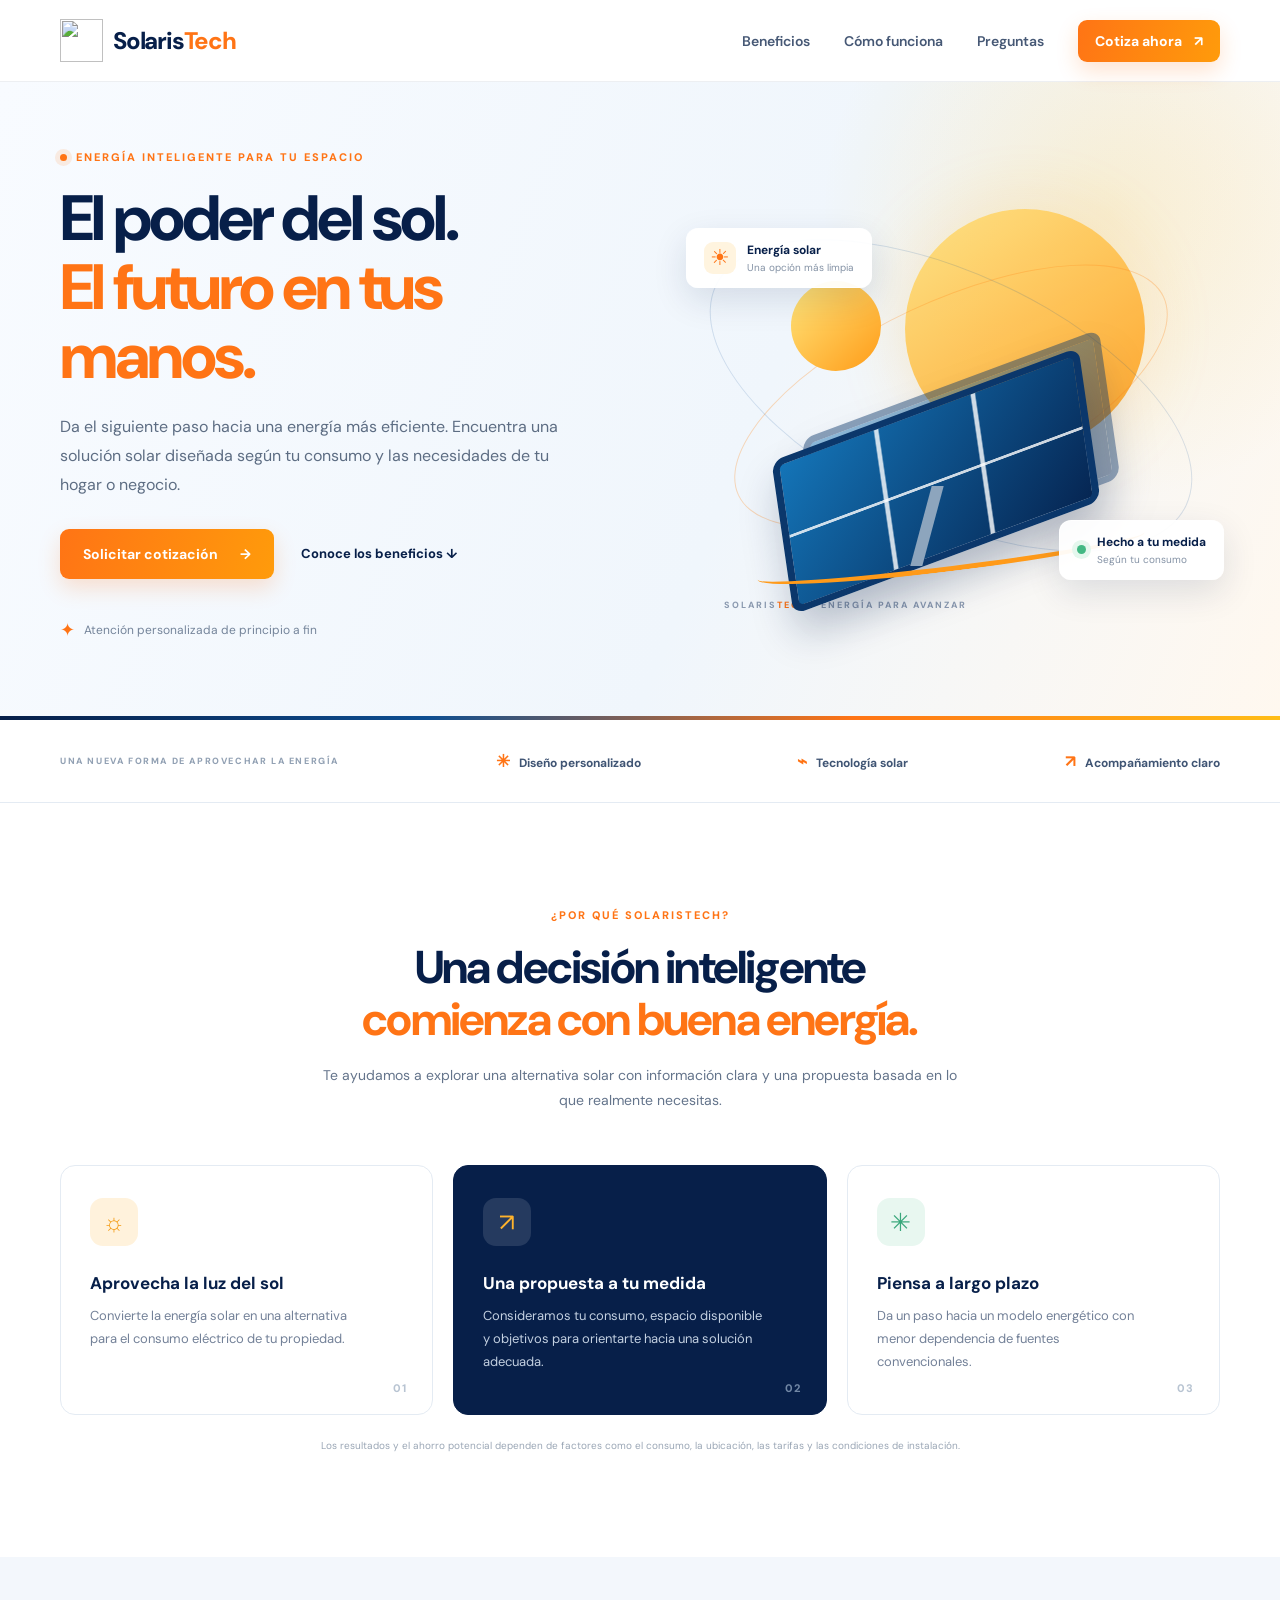
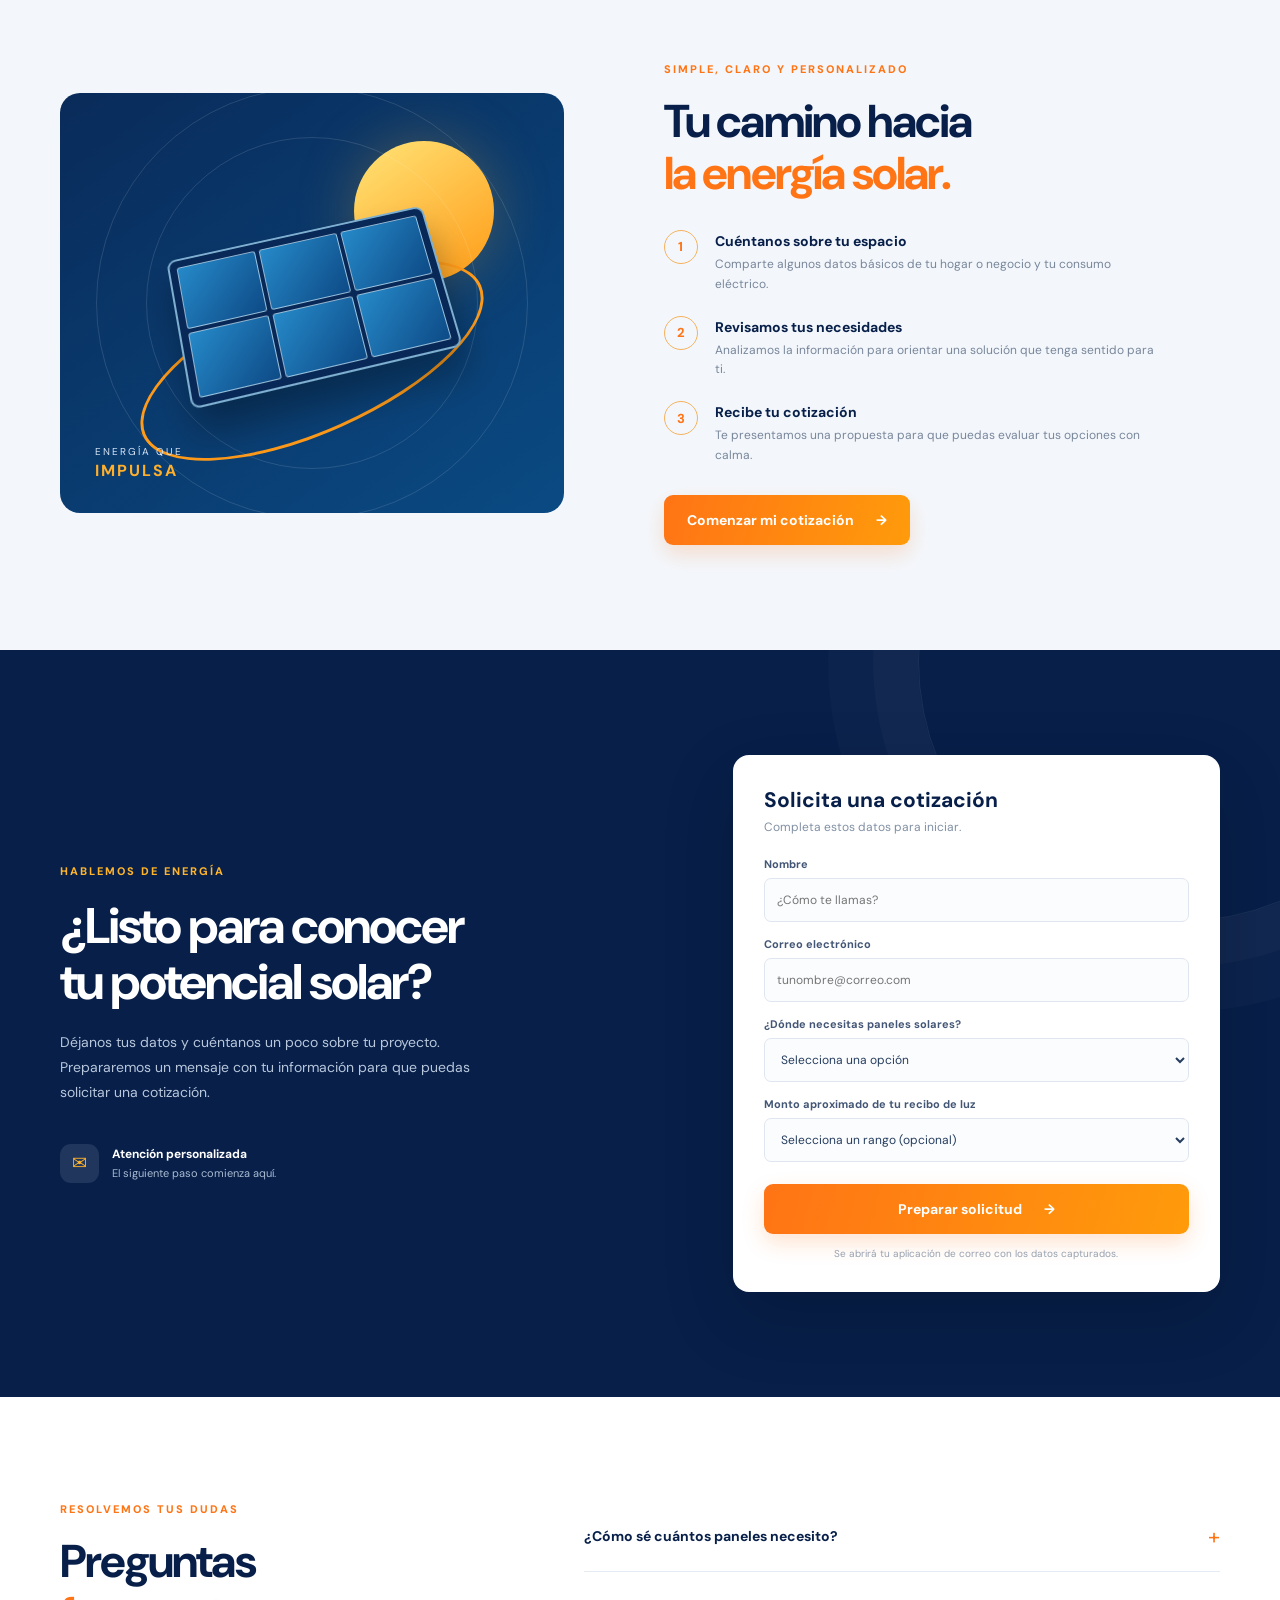
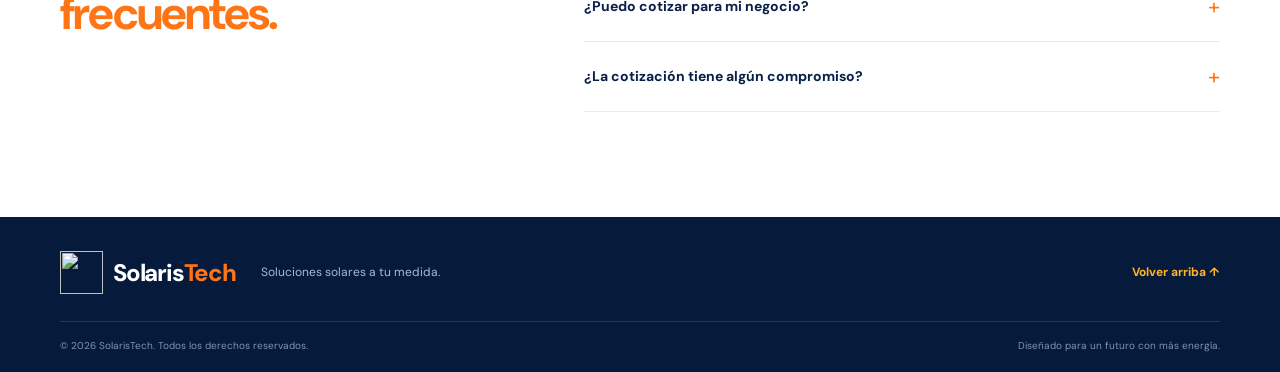
==== index.html @ 9d2c02f0 "Add files via upload" ====
<!doctype html>
<html lang="es">
<head>
  <meta charset="utf-8">
  <meta name="viewport" content="width=device-width, initial-scale=1">
  <meta name="theme-color" content="#071f49">
  <meta name="description" content="SolarisTech: soluciones solares a tu medida. Conoce opciones de paneles solares y solicita una cotización personalizada.">
  <title>SolarisTech | Soluciones solares a tu medida</title>
  <link rel="icon" type="image/svg+xml" href="assets/favicon.svg">
  <link rel="preconnect" href="https://fonts.googleapis.com">
  <link rel="preconnect" href="https://fonts.gstatic.com" crossorigin>
  <link href="https://fonts.googleapis.com/css2?family=DM+Sans:wght@400;500;600;700;800&display=swap" rel="stylesheet">
  <link rel="stylesheet" href="styles.css">
</head>
<body>
  <header class="site-header">
    <nav class="nav container" aria-label="Navegación principal">
      <a class="brand" href="#inicio" aria-label="SolarisTech, inicio">
        <img src="assets/logo.svg" alt="" class="brand-mark">
        <span class="brand-name">Solaris<span>Tech</span></span>
      </a>
      <button class="menu-toggle" aria-label="Abrir menú" aria-expanded="false" aria-controls="nav-links">
        <span></span><span></span><span></span>
      </button>
      <div class="nav-links" id="nav-links">
        <a href="#beneficios">Beneficios</a>
        <a href="#proceso">Cómo funciona</a>
        <a href="#faq">Preguntas</a>
        <a class="button button-small" href="#cotizar">Cotiza ahora <span aria-hidden="true">↗</span></a>
      </div>
    </nav>
  </header>

  <main>
    <section class="hero" id="inicio">
      <div class="hero-glow"></div>
      <div class="container hero-grid">
        <div class="hero-copy">
          <p class="eyebrow"><span class="eyebrow-dot"></span> Energía inteligente para tu espacio</p>
          <h1>El poder del sol.<br><span>El futuro en tus manos.</span></h1>
          <p class="hero-description">Da el siguiente paso hacia una energía más eficiente. Encuentra una solución solar diseñada según tu consumo y las necesidades de tu hogar o negocio.</p>
          <div class="hero-actions">
            <a class="button" href="#cotizar">Solicitar cotización <span aria-hidden="true">→</span></a>
            <a class="text-link" href="#beneficios">Conoce los beneficios <span aria-hidden="true">↓</span></a>
          </div>
          <div class="hero-note"><span class="note-icon">✦</span> Atención personalizada de principio a fin</div>
        </div>
        <div class="hero-visual" aria-label="Ilustración de paneles solares bajo el sol">
          <div class="sun"></div>
          <div class="orbit orbit-one"></div>
          <div class="orbit orbit-two"></div>
          <div class="solar-scene">
            <div class="scene-sun"></div>
            <div class="panel panel-back"></div>
            <div class="panel panel-front">
              <div class="panel-grid"></div>
            </div>
            <div class="panel-leg"></div>
            <div class="ground"></div>
          </div>
          <div class="floating-card card-top"><span class="mini-icon">☀</span><span><b>Energía solar</b><small>Una opción más limpia</small></span></div>
          <div class="floating-card card-bottom"><span class="pulse"></span><span><b>Hecho a tu medida</b><small>Según tu consumo</small></span></div>
          <div class="visual-caption">SOLARIS<span>TECH</span> · ENERGÍA PARA AVANZAR</div>
        </div>
      </div>
      <div class="hero-bottom-line"></div>
    </section>

    <section class="trust-strip">
      <div class="container trust-inner">
        <span>UNA NUEVA FORMA DE APROVECHAR LA ENERGÍA</span>
        <div><i>✳</i> Diseño personalizado</div>
        <div><i>⌁</i> Tecnología solar</div>
        <div><i>↗</i> Acompañamiento claro</div>
      </div>
    </section>

    <section class="section benefits-section" id="beneficios">
      <div class="container">
        <div class="section-heading">
          <p class="eyebrow">¿Por qué SolarisTech?</p>
          <h2>Una decisión inteligente<br><span>comienza con buena energía.</span></h2>
          <p>Te ayudamos a explorar una alternativa solar con información clara y una propuesta basada en lo que realmente necesitas.</p>
        </div>
        <div class="benefit-grid">
          <article class="benefit-card">
            <div class="benefit-icon icon-sun">☼</div>
            <h3>Aprovecha la luz del sol</h3>
            <p>Convierte la energía solar en una alternativa para el consumo eléctrico de tu propiedad.</p>
            <span class="card-number">01</span>
          </article>
          <article class="benefit-card featured">
            <div class="benefit-icon icon-chart">↗</div>
            <h3>Una propuesta a tu medida</h3>
            <p>Consideramos tu consumo, espacio disponible y objetivos para orientarte hacia una solución adecuada.</p>
            <span class="card-number">02</span>
          </article>
          <article class="benefit-card">
            <div class="benefit-icon icon-leaf">✳</div>
            <h3>Piensa a largo plazo</h3>
            <p>Da un paso hacia un modelo energético con menor dependencia de fuentes convencionales.</p>
            <span class="card-number">03</span>
          </article>
        </div>
        <p class="fine-print">Los resultados y el ahorro potencial dependen de factores como el consumo, la ubicación, las tarifas y las condiciones de instalación.</p>
      </div>
    </section>

    <section class="process-section section" id="proceso">
      <div class="container process-grid">
        <div class="process-art">
          <div class="process-sun"></div>
          <div class="process-panel"><span></span><span></span><span></span><span></span><span></span><span></span></div>
          <div class="process-orbit"></div>
          <div class="process-label">ENERGÍA QUE<br><b>IMPULSA</b></div>
        </div>
        <div class="process-copy">
          <p class="eyebrow">Simple, claro y personalizado</p>
          <h2>Tu camino hacia<br><span>la energía solar.</span></h2>
          <div class="steps">
            <div class="step"><span>1</span><div><h3>Cuéntanos sobre tu espacio</h3><p>Comparte algunos datos básicos de tu hogar o negocio y tu consumo eléctrico.</p></div></div>
            <div class="step"><span>2</span><div><h3>Revisamos tus necesidades</h3><p>Analizamos la información para orientar una solución que tenga sentido para ti.</p></div></div>
            <div class="step"><span>3</span><div><h3>Recibe tu cotización</h3><p>Te presentamos una propuesta para que puedas evaluar tus opciones con calma.</p></div></div>
          </div>
          <a class="button" href="#cotizar">Comenzar mi cotización <span aria-hidden="true">→</span></a>
        </div>
      </div>
    </section>

    <section class="quote-section section" id="cotizar">
      <div class="container quote-wrap">
        <div class="quote-copy">
          <p class="eyebrow eyebrow-light">Hablemos de energía</p>
          <h2>¿Listo para conocer<br>tu potencial solar?</h2>
          <p>Déjanos tus datos y cuéntanos un poco sobre tu proyecto. Prepararemos un mensaje con tu información para que puedas solicitar una cotización.</p>
          <div class="quote-contact"><span>✉</span><div><b>Atención personalizada</b><small>El siguiente paso comienza aquí.</small></div></div>
        </div>
        <form class="quote-form" id="quote-form">
          <h3>Solicita una cotización</h3>
          <p>Completa estos datos para iniciar.</p>
          <label for="name">Nombre</label>
          <input id="name" name="name" type="text" placeholder="¿Cómo te llamas?" autocomplete="name" required>
          <label for="email">Correo electrónico</label>
          <input id="email" name="email" type="email" placeholder="tunombre@correo.com" autocomplete="email" required>
          <label for="project">¿Dónde necesitas paneles solares?</label>
          <select id="project" name="project" required>
            <option value="" selected disabled>Selecciona una opción</option>
            <option>Casa habitación</option>
            <option>Negocio o comercio</option>
            <option>Industria</option>
            <option>Otro proyecto</option>
          </select>
          <label for="bill">Monto aproximado de tu recibo de luz</label>
          <select id="bill" name="bill">
            <option value="" selected>Selecciona un rango (opcional)</option>
            <option>Menos de $1,000 MXN</option>
            <option>$1,000 a $2,500 MXN</option>
            <option>$2,500 a $5,000 MXN</option>
            <option>Más de $5,000 MXN</option>
            <option>Aún no lo sé</option>
          </select>
          <button class="button button-submit" type="submit">Preparar solicitud <span aria-hidden="true">→</span></button>
          <p class="form-note" id="form-note">Se abrirá tu aplicación de correo con los datos capturados.</p>
        </form>
      </div>
    </section>

    <section class="faq-section section" id="faq">
      <div class="container faq-grid">
        <div><p class="eyebrow">Resolvemos tus dudas</p><h2>Preguntas<br><span>frecuentes.</span></h2></div>
        <div class="faq-list">
          <details><summary>¿Cómo sé cuántos paneles necesito?</summary><p>Depende de tu consumo eléctrico, ubicación, espacio disponible y características del inmueble. Por eso comenzamos conociendo tu proyecto.</p></details>
          <details><summary>¿Puedo cotizar para mi negocio?</summary><p>Sí. La propuesta puede orientarse a casas, comercios y otros tipos de proyectos, según sus condiciones.</p></details>
          <details><summary>¿La cotización tiene algún compromiso?</summary><p>La solicitud inicial sirve para conocer tus necesidades y evaluar opciones. Los alcances y condiciones se detallan en la propuesta correspondiente.</p></details>
        </div>
      </div>
    </section>
  </main>

  <footer class="footer">
    <div class="container footer-main">
      <a class="brand footer-brand" href="#inicio"><img src="assets/logo.svg" alt="" class="brand-mark"><span class="brand-name">Solaris<span>Tech</span></span></a>
      <p>Soluciones solares a tu medida.</p>
      <a href="#inicio" class="back-top">Volver arriba ↑</a>
    </div>
    <div class="container footer-bottom"><span>© <span id="year"></span> SolarisTech. Todos los derechos reservados.</span><span>Diseñado para un futuro con más energía.</span></div>
  </footer>
  <script src="script.js"></script>
</body>
</html>
---- styles.css ----
@import url('https://fonts.googleapis.com/css2?family=DM+Sans:wght@400;500;600;700;800&display=swap');
:root{--navy:#071f49;--blue:#0d4e91;--orange:#ff7415;--gold:#ffbd16;--ink:#10284d;--muted:#64748b;--pale:#f3f7fc;--line:#e4ebf3;--white:#fff}
*{box-sizing:border-box}html{scroll-behavior:smooth;scroll-padding-top:88px}body{margin:0;font-family:'DM Sans',Arial,sans-serif;color:var(--ink);background:#fff}a{color:inherit;text-decoration:none}.container{width:min(1160px,calc(100% - 48px));margin:auto}
.site-header{height:82px;background:#fff;position:sticky;top:0;z-index:20;border-bottom:1px solid rgba(10,39,79,.07)}.nav{height:100%;display:flex;align-items:center;justify-content:space-between}.brand{display:flex;align-items:center;gap:10px}.brand-mark{width:43px;height:43px}.brand-name{font-size:24px;font-weight:800;letter-spacing:-1.2px;color:var(--navy)}.brand-name span{color:var(--orange)}.nav-links{display:flex;align-items:center;gap:34px;font-size:14px;font-weight:600;color:#465875}.nav-links>a:not(.button):hover,.text-link:hover{color:var(--orange)}.button{display:inline-flex;align-items:center;justify-content:center;gap:22px;padding:16px 23px;background:linear-gradient(105deg,var(--orange),#ff9b0b);color:#fff;border:0;border-radius:9px;font:700 14px 'DM Sans',sans-serif;box-shadow:0 9px 22px rgba(255,116,21,.2);transition:transform .2s,box-shadow .2s;cursor:pointer}.button:hover{transform:translateY(-2px);box-shadow:0 13px 26px rgba(255,116,21,.28)}.button-small{padding:12px 17px;gap:12px}.menu-toggle{display:none}
.hero{position:relative;overflow:hidden;background:linear-gradient(112deg,#f8fbff 0%,#f0f6fc 58%,#fff8ef 100%);min-height:600px}.hero-glow{position:absolute;width:600px;height:600px;border-radius:50%;right:-130px;top:-170px;background:radial-gradient(circle,rgba(255,189,22,.16),transparent 68%)}.hero-grid{position:relative;z-index:1;display:grid;grid-template-columns:1.03fr .97fr;align-items:center;gap:50px;padding-top:68px;padding-bottom:74px}.eyebrow{margin:0 0 20px;text-transform:uppercase;letter-spacing:2px;font-size:11px;font-weight:800;color:var(--orange);display:flex;align-items:center;gap:9px}.eyebrow-dot{width:7px;height:7px;background:var(--orange);border-radius:50%;box-shadow:0 0 0 5px rgba(255,116,21,.12)}h1,h2,h3,p{margin-top:0}.hero h1{font-size:clamp(43px,5vw,64px);line-height:1.08;letter-spacing:-3px;color:var(--navy);margin:0 0 22px;font-weight:800}.hero h1 span,.section-heading h2 span,.process-copy h2 span,.faq-grid h2 span{color:var(--orange)}.hero-description{max-width:500px;color:#5d6d83;font-size:16px;line-height:1.8;margin-bottom:29px}.hero-actions{display:flex;align-items:center;gap:27px}.text-link{font-size:13px;font-weight:700;color:var(--navy)}.hero-note{margin-top:39px;color:#74849a;font-size:12px;display:flex;align-items:center;gap:9px}.note-icon{color:var(--orange);font-size:18px}.hero-visual{height:430px;position:relative;display:flex;align-items:center;justify-content:center}.sun{position:absolute;width:240px;height:240px;border-radius:50%;background:linear-gradient(145deg,#ffe17b,#ff9b17);top:28px;right:75px;opacity:.9;box-shadow:0 0 70px rgba(255,176,35,.2)}.orbit{position:absolute;border:1px solid rgba(255,135,27,.3);border-radius:50%;transform:rotate(-25deg)}.orbit-one{width:470px;height:190px}.orbit-two{width:520px;height:245px;transform:rotate(25deg);border-color:rgba(13,78,145,.15)}.solar-scene{position:relative;width:430px;height:260px;margin-top:90px;z-index:2}.scene-sun{position:absolute;width:90px;height:90px;border-radius:50%;background:linear-gradient(135deg,#ffe77e,#ff9b17);top:-30px;left:55px}.panel{position:absolute;transform:skewY(-13deg) rotate(-8deg);border:7px solid #0b376b;border-radius:12px;background:linear-gradient(135deg,#1676ba,#092c5d);box-shadow:0 25px 40px rgba(7,31,73,.22)}.panel-back{width:300px;height:155px;left:75px;top:70px;opacity:.45}.panel-front{width:310px;height:160px;left:45px;top:90px;background:linear-gradient(135deg,#1474b7,#062653);overflow:hidden}.panel-grid{position:absolute;inset:0;background:linear-gradient(90deg,transparent 32%,rgba(255,255,255,.8) 32.5%,rgba(255,255,255,.8) 33.5%,transparent 34%,transparent 65%,rgba(255,255,255,.8) 65.5%,rgba(255,255,255,.8) 66.5%,transparent 67%),linear-gradient(0deg,transparent 48%,rgba(255,255,255,.8) 48.5%,rgba(255,255,255,.8) 50%,transparent 50.5%)}.panel-leg{position:absolute;bottom:5px;left:185px;width:12px;height:80px;background:#8da5bd;transform:skew(-15deg)}.ground{position:absolute;bottom:0;left:20px;width:390px;height:30px;border-bottom:5px solid #ff9a19;border-radius:50%;transform:rotate(-7deg)}.floating-card{position:absolute;z-index:3;display:flex;align-items:center;gap:11px;padding:13px 17px;background:rgba(255,255,255,.94);border:1px solid rgba(255,255,255,.9);border-radius:12px;box-shadow:0 12px 35px rgba(7,31,73,.12)}.floating-card b,.floating-card small{display:block}.floating-card b{font-size:12px;color:var(--navy)}.floating-card small{font-size:10px;color:#8492a5;margin-top:3px}.card-top{top:47px;left:4px}.card-bottom{bottom:31px;right:-4px}.mini-icon{width:32px;height:32px;border-radius:9px;background:#fff4df;color:var(--orange);display:grid;place-items:center;font-size:22px}.pulse{width:9px;height:9px;border-radius:50%;background:#42b883;box-shadow:0 0 0 5px #e4f7ed}.visual-caption{position:absolute;bottom:0;left:42px;font-size:9px;letter-spacing:2px;font-weight:800;color:#8b9ab0}.visual-caption span{color:var(--orange)}.hero-bottom-line{height:4px;background:linear-gradient(90deg,var(--navy),var(--blue),var(--orange),var(--gold))}
.trust-strip{background:#fff;border-bottom:1px solid var(--line)}.trust-inner{min-height:82px;display:flex;align-items:center;justify-content:space-between;gap:20px}.trust-inner>span{font-size:9px;letter-spacing:1.6px;font-weight:800;color:#91a0b3}.trust-inner div{font-size:12px;font-weight:700;color:#405574}.trust-inner i{font-style:normal;color:var(--orange);font-size:17px;margin-right:6px}
.section{padding:105px 0}.section-heading{text-align:center;max-width:650px;margin:0 auto 52px}.section-heading .eyebrow{justify-content:center}.section-heading h2,.process-copy h2,.faq-grid h2{font-size:clamp(34px,4vw,46px);line-height:1.13;letter-spacing:-1.8px;color:var(--navy);margin-bottom:17px}.section-heading>p:last-child{color:var(--muted);line-height:1.8;font-size:14px}.benefit-grid{display:grid;grid-template-columns:repeat(3,1fr);gap:20px}.benefit-card{position:relative;overflow:hidden;padding:32px 29px 35px;border:1px solid var(--line);border-radius:15px;min-height:250px;background:#fff;transition:transform .2s,box-shadow .2s}.benefit-card:hover{transform:translateY(-5px);box-shadow:0 18px 40px rgba(7,31,73,.08)}.benefit-card.featured{background:var(--navy);border-color:var(--navy);color:#fff}.benefit-icon{width:48px;height:48px;border-radius:13px;display:grid;place-items:center;font-size:25px;margin-bottom:26px}.icon-sun{background:#fff2dc;color:#f39a12}.icon-chart{background:rgba(255,255,255,.12);color:#ffb32c}.icon-leaf{background:#e8f7f0;color:#39a77b}.benefit-card h3{font-size:17px;margin-bottom:11px;color:var(--navy)}.benefit-card.featured h3{color:#fff}.benefit-card p{font-size:13px;line-height:1.75;color:#738198;margin:0;max-width:280px}.benefit-card.featured p{color:#c3d0e1}.card-number{position:absolute;right:25px;bottom:19px;font-size:11px;letter-spacing:1px;color:#b8c4d2;font-weight:800}.featured .card-number{color:#7187a5}.fine-print{text-align:center;color:#9aa6b5;font-size:10px;margin:24px 0 0}
.process-section{background:var(--pale)}.process-grid{display:grid;grid-template-columns:.95fr 1.05fr;gap:100px;align-items:center}.process-art{height:420px;border-radius:20px;background:linear-gradient(145deg,#092b5a,#0a4a83);position:relative;overflow:hidden;display:flex;align-items:center;justify-content:center}.process-art:before,.process-art:after{content:"";position:absolute;border:1px solid rgba(255,255,255,.12);border-radius:50%;width:430px;height:430px}.process-art:after{width:330px;height:330px}.process-sun{position:absolute;width:140px;height:140px;border-radius:50%;background:linear-gradient(145deg,#ffe477,#ff9b16);top:48px;right:70px;box-shadow:0 0 60px rgba(255,183,40,.25)}.process-panel{z-index:1;width:270px;height:150px;display:grid;grid-template-columns:repeat(3,1fr);grid-template-rows:repeat(2,1fr);gap:4px;padding:7px;background:#082957;border:2px solid #7eafd0;border-radius:9px;transform:perspective(400px) rotateX(10deg) rotateZ(-13deg);box-shadow:0 25px 35px rgba(0,0,0,.3)}.process-panel span{background:linear-gradient(135deg,#2689c8,#0d4b87);border:1px solid rgba(255,255,255,.55);border-radius:3px}.process-orbit{position:absolute;width:370px;height:145px;border:3px solid #ff9b19;border-radius:50%;transform:rotate(-24deg);bottom:80px}.process-label{position:absolute;bottom:30px;left:35px;color:#d7e5f5;font-size:10px;letter-spacing:2px;line-height:1.5}.process-label b{color:#ffb02b;font-size:16px}.process-copy h2{margin-bottom:30px}.steps{margin-bottom:29px}.step{display:flex;gap:17px;margin:0 0 21px}.step>span{flex:0 0 34px;width:34px;height:34px;border:1px solid #f6b25d;color:var(--orange);border-radius:50%;display:grid;place-items:center;font-size:13px;font-weight:800}.step h3{font-size:14px;color:var(--navy);margin:2px 0 5px}.step p{font-size:12px;line-height:1.65;color:#78869a;margin:0;max-width:440px}
.quote-section{background:var(--navy);position:relative;overflow:hidden}.quote-section:before{content:"";position:absolute;width:520px;height:520px;border:1px solid rgba(255,255,255,.08);border-radius:50%;right:-160px;top:-250px;box-shadow:0 0 0 45px rgba(255,255,255,.025),0 0 0 90px rgba(255,255,255,.02)}.quote-wrap{position:relative;display:grid;grid-template-columns:1fr .85fr;gap:100px;align-items:center}.eyebrow-light{color:#ffb42a}.quote-copy h2{font-size:clamp(37px,4vw,50px);line-height:1.12;letter-spacing:-2px;color:#fff;margin-bottom:20px}.quote-copy>p:not(.eyebrow){color:#b8c7db;font-size:14px;line-height:1.8;max-width:440px}.quote-contact{display:flex;gap:13px;align-items:center;margin-top:38px;color:#ffb42a}.quote-contact>span{width:39px;height:39px;border-radius:11px;background:rgba(255,255,255,.1);display:grid;place-items:center;font-size:18px}.quote-contact b,.quote-contact small{display:block}.quote-contact b{font-size:12px;color:#fff}.quote-contact small{font-size:11px;color:#aabbd1;margin-top:4px}.quote-form{background:#fff;border-radius:16px;padding:31px;box-shadow:0 25px 70px rgba(0,0,0,.18)}.quote-form h3{font-size:21px;color:var(--navy);margin-bottom:5px}.quote-form>p{font-size:12px;color:#8190a4;margin-bottom:22px}.quote-form label{display:block;font-size:11px;font-weight:700;color:#435675;margin:15px 0 7px}.quote-form input,.quote-form select{width:100%;height:44px;padding:0 12px;border:1px solid #dfe6ef;border-radius:7px;background:#fbfcfe;color:#253d5e;font:12px 'DM Sans',sans-serif;outline:none}.quote-form input:focus,.quote-form select:focus{border-color:#f5a13a;box-shadow:0 0 0 3px rgba(255,153,26,.12)}.button-submit{width:100%;margin-top:22px}.form-note{font-size:10px!important;text-align:center;color:#96a1b0!important;margin:12px 0 0!important;line-height:1.5}
.faq-grid{display:grid;grid-template-columns:.8fr 1.2fr;gap:100px}.faq-grid h2{margin:0}.faq-list details{border-bottom:1px solid var(--line);padding:20px 0}.faq-list summary{list-style:none;cursor:pointer;font-size:14px;font-weight:700;color:var(--navy);display:flex;align-items:center;justify-content:space-between;gap:20px}.faq-list summary::-webkit-details-marker{display:none}.faq-list summary:after{content:"+";color:var(--orange);font-size:22px;font-weight:400}.faq-list details[open] summary:after{content:"−"}.faq-list details p{font-size:13px;color:#74849a;line-height:1.75;margin:13px 35px 0 0}
.footer{background:#061a3b;color:#fff;padding:34px 0 20px}.footer-main{display:flex;align-items:center;gap:25px;padding-bottom:27px}.footer-brand .brand-name{color:#fff}.footer-main>p{margin:0;color:#aabbd1;font-size:12px}.back-top{margin-left:auto;color:#ffb42a;font-size:12px;font-weight:700}.footer-bottom{border-top:1px solid rgba(255,255,255,.12);padding-top:17px;display:flex;justify-content:space-between;color:#8194ad;font-size:10px}
@media(max-width:900px){.hero-grid{gap:15px}.hero-visual{transform:scale(.9)}.process-grid{gap:50px}.quote-wrap{gap:45px}.faq-grid{gap:50px}.trust-inner>span{max-width:180px;line-height:1.6}}
@media(max-width:700px){.container{width:min(100% - 36px,520px)}.site-header{height:70px}.brand-mark{width:38px;height:38px}.brand-name{font-size:22px}.menu-toggle{display:flex;flex-direction:column;gap:5px;border:0;background:none;padding:9px}.menu-toggle span{width:23px;height:2px;background:var(--navy);border-radius:2px}.nav-links{display:none;position:absolute;top:69px;left:0;right:0;background:#fff;padding:20px 24px 25px;box-shadow:0 15px 20px rgba(7,31,73,.1);flex-direction:column;align-items:stretch;gap:19px}.nav-links.open{display:flex}.nav-links .button{align-self:flex-start}.hero-grid{grid-template-columns:1fr;padding-top:60px;padding-bottom:42px}.hero h1{font-size:46px;letter-spacing:-2.4px}.hero-description{font-size:14px}.hero-visual{height:340px;transform:scale(.82);transform-origin:top center;margin:0 -35px -45px}.card-top{left:0}.card-bottom{right:0}.trust-inner{padding:19px 0;display:grid;grid-template-columns:1fr 1fr;gap:14px}.trust-inner>span{grid-column:1/-1;max-width:none}.trust-inner div{font-size:11px}.section{padding:75px 0}.section-heading{margin-bottom:35px}.benefit-grid{grid-template-columns:1fr}.benefit-card{min-height:210px}.process-grid,.quote-wrap,.faq-grid{grid-template-columns:1fr;gap:40px}.process-art{height:330px}.process-copy h2,.faq-grid h2{font-size:39px}.quote-form{padding:25px 21px}.quote-copy h2{font-size:40px}.faq-grid{gap:20px}.footer-main{flex-wrap:wrap;gap:12px}.footer-main>p{width:100%;order:3}.footer-bottom{gap:12px;flex-direction:column}.back-top{margin-left:auto}}
@media(prefers-reduced-motion:reduce){html{scroll-behavior:auto}*,*:before,*:after{transition:none!important}}
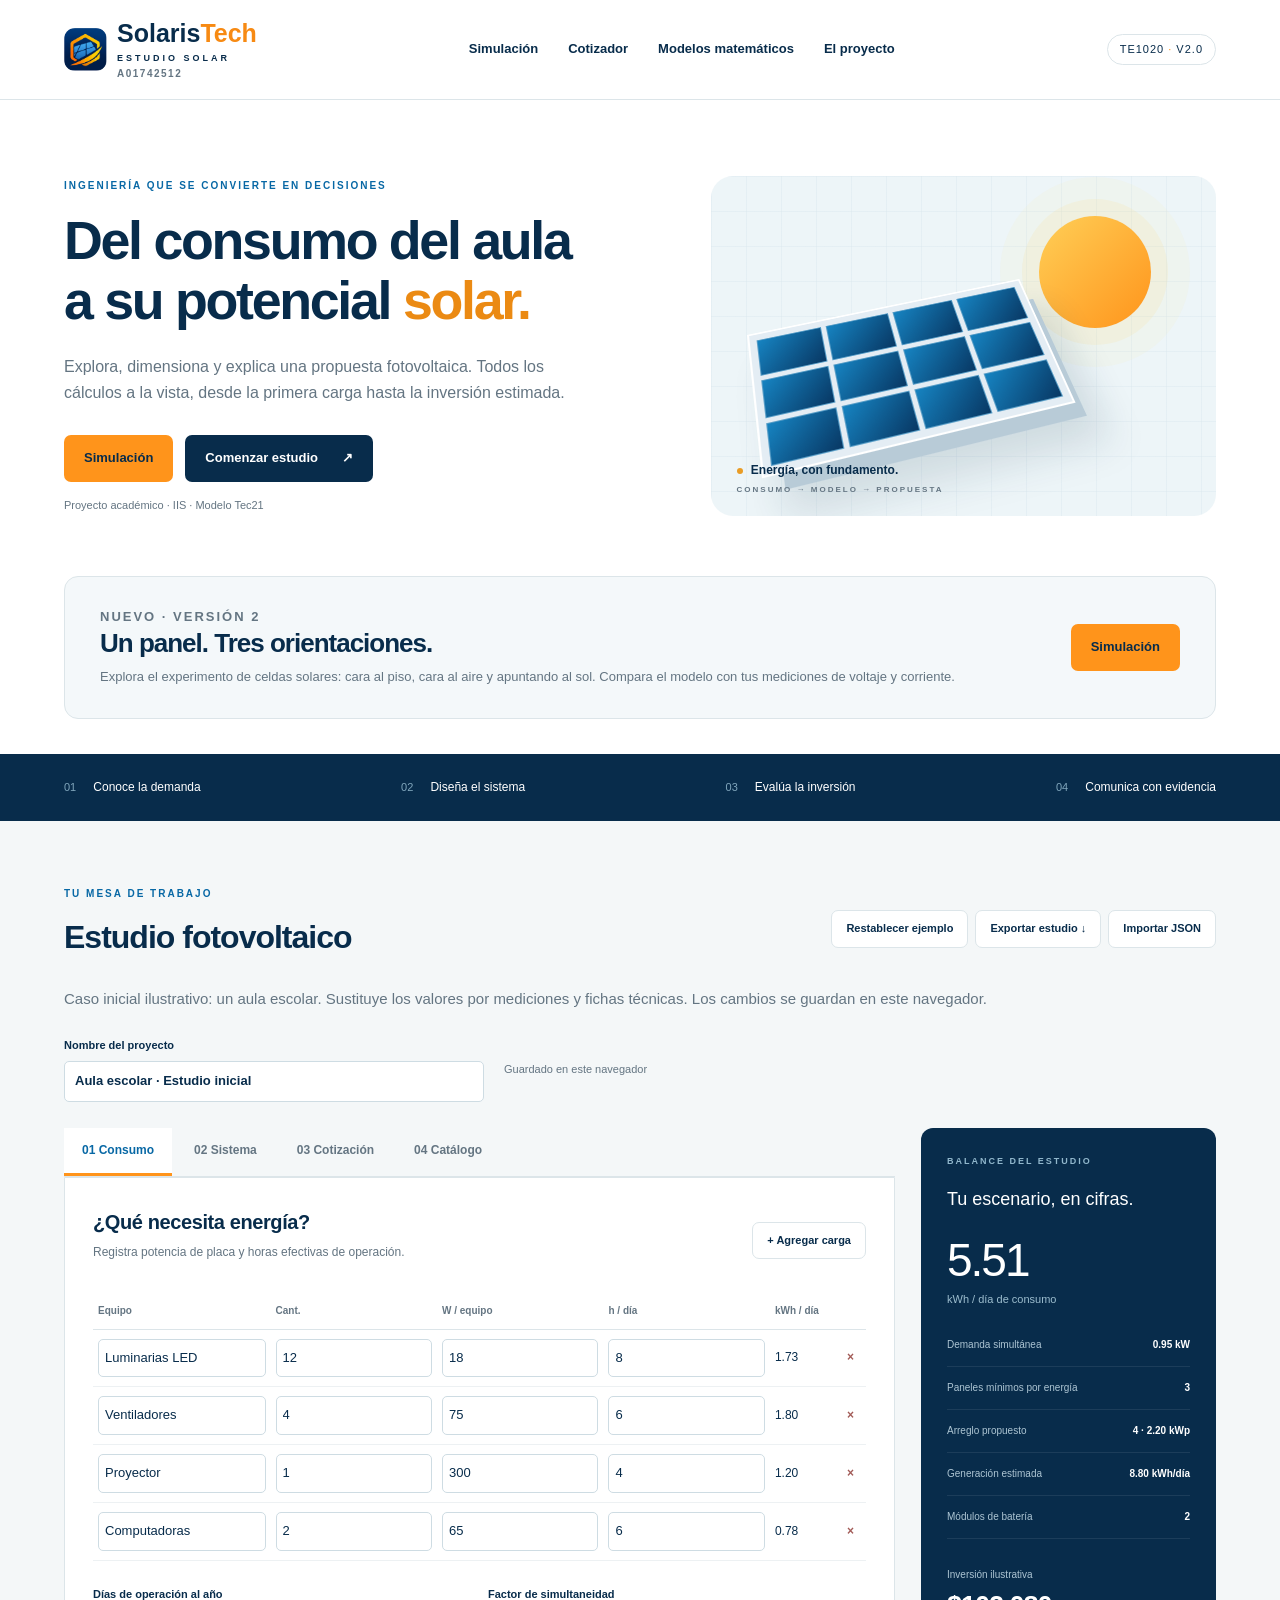
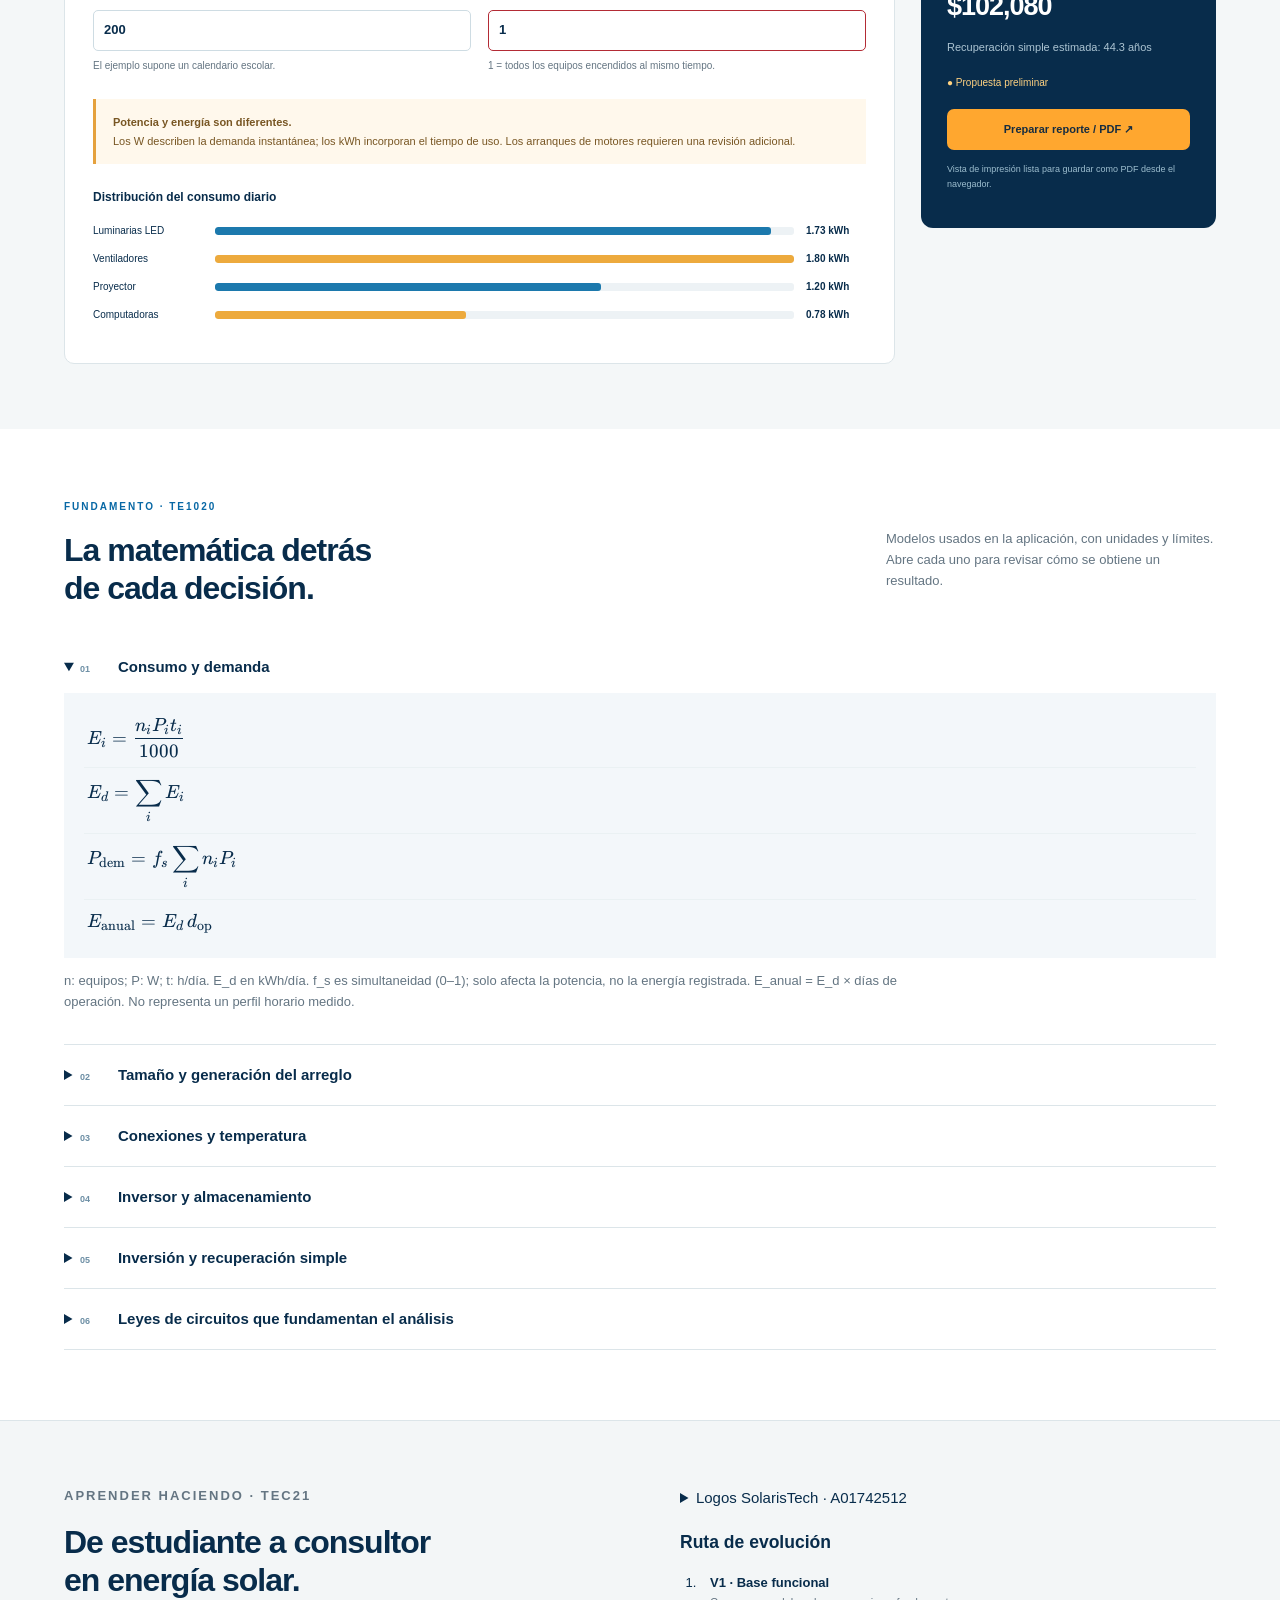
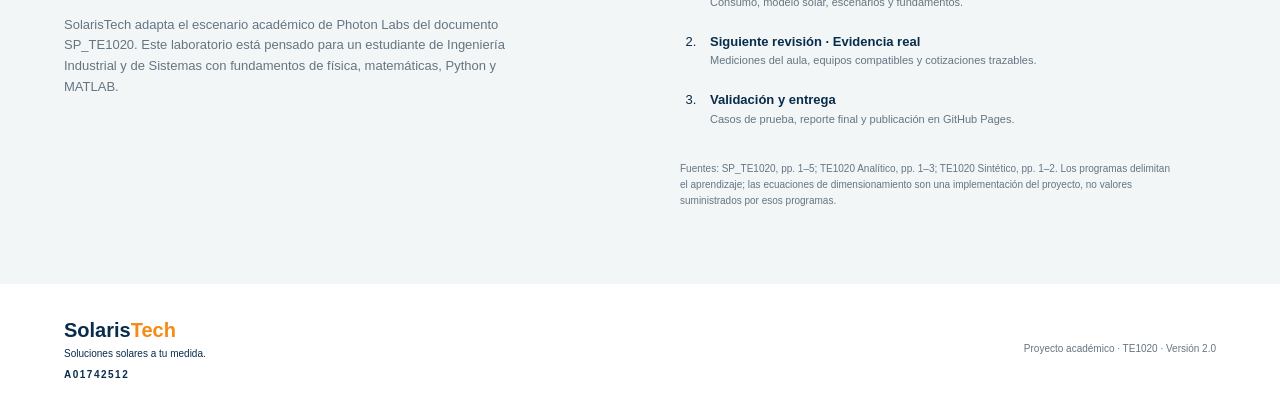
==== commit 2ac28d37: "Add files via upload" ====
--- a/index.html
+++ b/index.html
@@ -1,190 +1,15 @@
 <!doctype html>
-<html lang="es">
-<head>
-  <meta charset="utf-8">
-  <meta name="viewport" content="width=device-width, initial-scale=1">
-  <meta name="theme-color" content="#071f49">
-  <meta name="description" content="SolarisTech: soluciones solares a tu medida. Conoce opciones de paneles solares y solicita una cotización personalizada.">
-  <title>SolarisTech | Soluciones solares a tu medida</title>
-  <link rel="icon" type="image/svg+xml" href="assets/favicon.svg">
-  <link rel="preconnect" href="https://fonts.googleapis.com">
-  <link rel="preconnect" href="https://fonts.gstatic.com" crossorigin>
-  <link href="https://fonts.googleapis.com/css2?family=DM+Sans:wght@400;500;600;700;800&display=swap" rel="stylesheet">
-  <link rel="stylesheet" href="styles.css">
-</head>
-<body>
-  <header class="site-header">
-    <nav class="nav container" aria-label="Navegación principal">
-      <a class="brand" href="#inicio" aria-label="SolarisTech, inicio">
-        <img src="assets/logo.svg" alt="" class="brand-mark">
-        <span class="brand-name">Solaris<span>Tech</span></span>
-      </a>
-      <button class="menu-toggle" aria-label="Abrir menú" aria-expanded="false" aria-controls="nav-links">
-        <span></span><span></span><span></span>
-      </button>
-      <div class="nav-links" id="nav-links">
-        <a href="#beneficios">Beneficios</a>
-        <a href="#proceso">Cómo funciona</a>
-        <a href="#faq">Preguntas</a>
-        <a class="button button-small" href="#cotizar">Cotiza ahora <span aria-hidden="true">↗</span></a>
-      </div>
-    </nav>
-  </header>
-
-  <main>
-    <section class="hero" id="inicio">
-      <div class="hero-glow"></div>
-      <div class="container hero-grid">
-        <div class="hero-copy">
-          <p class="eyebrow"><span class="eyebrow-dot"></span> Energía inteligente para tu espacio</p>
-          <h1>El poder del sol.<br><span>El futuro en tus manos.</span></h1>
-          <p class="hero-description">Da el siguiente paso hacia una energía más eficiente. Encuentra una solución solar diseñada según tu consumo y las necesidades de tu hogar o negocio.</p>
-          <div class="hero-actions">
-            <a class="button" href="#cotizar">Solicitar cotización <span aria-hidden="true">→</span></a>
-            <a class="text-link" href="#beneficios">Conoce los beneficios <span aria-hidden="true">↓</span></a>
-          </div>
-          <div class="hero-note"><span class="note-icon">✦</span> Atención personalizada de principio a fin</div>
-        </div>
-        <div class="hero-visual" aria-label="Ilustración de paneles solares bajo el sol">
-          <div class="sun"></div>
-          <div class="orbit orbit-one"></div>
-          <div class="orbit orbit-two"></div>
-          <div class="solar-scene">
-            <div class="scene-sun"></div>
-            <div class="panel panel-back"></div>
-            <div class="panel panel-front">
-              <div class="panel-grid"></div>
-            </div>
-            <div class="panel-leg"></div>
-            <div class="ground"></div>
-          </div>
-          <div class="floating-card card-top"><span class="mini-icon">☀</span><span><b>Energía solar</b><small>Una opción más limpia</small></span></div>
-          <div class="floating-card card-bottom"><span class="pulse"></span><span><b>Hecho a tu medida</b><small>Según tu consumo</small></span></div>
-          <div class="visual-caption">SOLARIS<span>TECH</span> · ENERGÍA PARA AVANZAR</div>
-        </div>
-      </div>
-      <div class="hero-bottom-line"></div>
-    </section>
-
-    <section class="trust-strip">
-      <div class="container trust-inner">
-        <span>UNA NUEVA FORMA DE APROVECHAR LA ENERGÍA</span>
-        <div><i>✳</i> Diseño personalizado</div>
-        <div><i>⌁</i> Tecnología solar</div>
-        <div><i>↗</i> Acompañamiento claro</div>
-      </div>
-    </section>
-
-    <section class="section benefits-section" id="beneficios">
-      <div class="container">
-        <div class="section-heading">
-          <p class="eyebrow">¿Por qué SolarisTech?</p>
-          <h2>Una decisión inteligente<br><span>comienza con buena energía.</span></h2>
-          <p>Te ayudamos a explorar una alternativa solar con información clara y una propuesta basada en lo que realmente necesitas.</p>
-        </div>
-        <div class="benefit-grid">
-          <article class="benefit-card">
-            <div class="benefit-icon icon-sun">☼</div>
-            <h3>Aprovecha la luz del sol</h3>
-            <p>Convierte la energía solar en una alternativa para el consumo eléctrico de tu propiedad.</p>
-            <span class="card-number">01</span>
-          </article>
-          <article class="benefit-card featured">
-            <div class="benefit-icon icon-chart">↗</div>
-            <h3>Una propuesta a tu medida</h3>
-            <p>Consideramos tu consumo, espacio disponible y objetivos para orientarte hacia una solución adecuada.</p>
-            <span class="card-number">02</span>
-          </article>
-          <article class="benefit-card">
-            <div class="benefit-icon icon-leaf">✳</div>
-            <h3>Piensa a largo plazo</h3>
-            <p>Da un paso hacia un modelo energético con menor dependencia de fuentes convencionales.</p>
-            <span class="card-number">03</span>
-          </article>
-        </div>
-        <p class="fine-print">Los resultados y el ahorro potencial dependen de factores como el consumo, la ubicación, las tarifas y las condiciones de instalación.</p>
-      </div>
-    </section>
-
-    <section class="process-section section" id="proceso">
-      <div class="container process-grid">
-        <div class="process-art">
-          <div class="process-sun"></div>
-          <div class="process-panel"><span></span><span></span><span></span><span></span><span></span><span></span></div>
-          <div class="process-orbit"></div>
-          <div class="process-label">ENERGÍA QUE<br><b>IMPULSA</b></div>
-        </div>
-        <div class="process-copy">
-          <p class="eyebrow">Simple, claro y personalizado</p>
-          <h2>Tu camino hacia<br><span>la energía solar.</span></h2>
-          <div class="steps">
-            <div class="step"><span>1</span><div><h3>Cuéntanos sobre tu espacio</h3><p>Comparte algunos datos básicos de tu hogar o negocio y tu consumo eléctrico.</p></div></div>
-            <div class="step"><span>2</span><div><h3>Revisamos tus necesidades</h3><p>Analizamos la información para orientar una solución que tenga sentido para ti.</p></div></div>
-            <div class="step"><span>3</span><div><h3>Recibe tu cotización</h3><p>Te presentamos una propuesta para que puedas evaluar tus opciones con calma.</p></div></div>
-          </div>
-          <a class="button" href="#cotizar">Comenzar mi cotización <span aria-hidden="true">→</span></a>
-        </div>
-      </div>
-    </section>
-
-    <section class="quote-section section" id="cotizar">
-      <div class="container quote-wrap">
-        <div class="quote-copy">
-          <p class="eyebrow eyebrow-light">Hablemos de energía</p>
-          <h2>¿Listo para conocer<br>tu potencial solar?</h2>
-          <p>Déjanos tus datos y cuéntanos un poco sobre tu proyecto. Prepararemos un mensaje con tu información para que puedas solicitar una cotización.</p>
-          <div class="quote-contact"><span>✉</span><div><b>Atención personalizada</b><small>El siguiente paso comienza aquí.</small></div></div>
-        </div>
-        <form class="quote-form" id="quote-form">
-          <h3>Solicita una cotización</h3>
-          <p>Completa estos datos para iniciar.</p>
-          <label for="name">Nombre</label>
-          <input id="name" name="name" type="text" placeholder="¿Cómo te llamas?" autocomplete="name" required>
-          <label for="email">Correo electrónico</label>
-          <input id="email" name="email" type="email" placeholder="tunombre@correo.com" autocomplete="email" required>
-          <label for="project">¿Dónde necesitas paneles solares?</label>
-          <select id="project" name="project" required>
-            <option value="" selected disabled>Selecciona una opción</option>
-            <option>Casa habitación</option>
-            <option>Negocio o comercio</option>
-            <option>Industria</option>
-            <option>Otro proyecto</option>
-          </select>
-          <label for="bill">Monto aproximado de tu recibo de luz</label>
-          <select id="bill" name="bill">
-            <option value="" selected>Selecciona un rango (opcional)</option>
-            <option>Menos de $1,000 MXN</option>
-            <option>$1,000 a $2,500 MXN</option>
-            <option>$2,500 a $5,000 MXN</option>
-            <option>Más de $5,000 MXN</option>
-            <option>Aún no lo sé</option>
-          </select>
-          <button class="button button-submit" type="submit">Preparar solicitud <span aria-hidden="true">→</span></button>
-          <p class="form-note" id="form-note">Se abrirá tu aplicación de correo con los datos capturados.</p>
-        </form>
-      </div>
-    </section>
-
-    <section class="faq-section section" id="faq">
-      <div class="container faq-grid">
-        <div><p class="eyebrow">Resolvemos tus dudas</p><h2>Preguntas<br><span>frecuentes.</span></h2></div>
-        <div class="faq-list">
-          <details><summary>¿Cómo sé cuántos paneles necesito?</summary><p>Depende de tu consumo eléctrico, ubicación, espacio disponible y características del inmueble. Por eso comenzamos conociendo tu proyecto.</p></details>
-          <details><summary>¿Puedo cotizar para mi negocio?</summary><p>Sí. La propuesta puede orientarse a casas, comercios y otros tipos de proyectos, según sus condiciones.</p></details>
-          <details><summary>¿La cotización tiene algún compromiso?</summary><p>La solicitud inicial sirve para conocer tus necesidades y evaluar opciones. Los alcances y condiciones se detallan en la propuesta correspondiente.</p></details>
-        </div>
-      </div>
-    </section>
-  </main>
-
-  <footer class="footer">
-    <div class="container footer-main">
-      <a class="brand footer-brand" href="#inicio"><img src="assets/logo.svg" alt="" class="brand-mark"><span class="brand-name">Solaris<span>Tech</span></span></a>
-      <p>Soluciones solares a tu medida.</p>
-      <a href="#inicio" class="back-top">Volver arriba ↑</a>
-    </div>
-    <div class="container footer-bottom"><span>© <span id="year"></span> SolarisTech. Todos los derechos reservados.</span><span>Diseñado para un futuro con más energía.</span></div>
-  </footer>
-  <script src="script.js"></script>
-</body>
-</html>
+<html lang="es"><head><meta charset="utf-8"><meta name="viewport" content="width=device-width,initial-scale=1"><meta name="description" content="SolarisTech: laboratorio académico de consumo, dimensionamiento solar y cotización preliminar TE1020."><title>SolarisTech | Estudio solar</title><link rel="icon" href="assets/icono.png"><link rel="stylesheet" href="vendor/katex/katex.min.css"><link rel="stylesheet" href="styles.css"><link rel="stylesheet" href="cell.css"></head>
+<body><header><a class="brand" href="#"><img src="assets/icono.png" alt=""><span>Solaris<b>Tech</b><small>ESTUDIO SOLAR</small><small class="student-id">A01742512</small></span></a><nav aria-label="Principal"><a href="simulacion.html">Simulación</a><a href="#workspace">Cotizador</a><a href="#modelos">Modelos matemáticos</a><a href="#proyecto">El proyecto</a></nav><span class="version">TE1020 <i>·</i> V2.0</span></header>
+<main><section class="hero"><div><p class="eyebrow">INGENIERÍA QUE SE CONVIERTE EN DECISIONES</p><h1>Del consumo del aula<br>a su potencial <em>solar.</em></h1><p class="intro">Explora, dimensiona y explica una propuesta fotovoltaica. Todos los cálculos a la vista, desde la primera carga hasta la inversión estimada.</p><div class="landing-ctas"><a class="primary simulation-link" href="simulacion.html">Simulación</a><a class="primary" href="#workspace">Comenzar estudio <span>↗</span></a></div><span class="hero-note">Proyecto académico · IIS · Modelo Tec21</span></div><div class="solar-scene" aria-label="Ilustración de un arreglo solar"><div class="sun"></div><div class="orbit o1"></div><div class="orbit o2"></div><div class="panel-grid"> <i></i><i></i><i></i><i></i><i></i><i></i><i></i><i></i><i></i><i></i><i></i><i></i></div><div class="scene-label"><span class="dot"></span> Energía, con fundamento.<small>CONSUMO → MODELO → PROPUESTA</small></div></div></section>
+<section class="simulation-entry"><div><p class="eyebrow">NUEVO · VERSIÓN 2</p><h2>Un panel. Tres orientaciones.</h2><p>Explora el experimento de celdas solares: cara al piso, cara al aire y apuntando al sol. Compara el modelo con tus mediciones de voltaje y corriente.</p></div><a class="primary" href="simulacion.html">Simulación</a></section><div class="context-strip"><span>01 <b>Conoce la demanda</b></span><span>02 <b>Diseña el sistema</b></span><span>03 <b>Evalúa la inversión</b></span><span>04 <b>Comunica con evidencia</b></span></div>
+<section id="workspace" class="workspace"><div class="section-head"><div><p class="eyebrow">TU MESA DE TRABAJO</p><h2>Estudio fotovoltaico</h2></div><div class="actions"><button id="reset">Restablecer ejemplo</button><button id="export">Exportar estudio ↓</button><label class="button">Importar JSON<input id="import" type="file" accept="application/json" hidden></label></div></div><p class="muted">Caso inicial ilustrativo: un aula escolar. Sustituye los valores por mediciones y fichas técnicas. Los cambios se guardan en este navegador.</p><div class="study-name"><label>Nombre del proyecto<input id="project" value="Aula escolar · Estudio inicial" maxlength="100"></label><span id="save-status" role="status">Guardado local</span></div>
+<div class="work-layout"><div><div class="tabs" role="tablist" aria-label="Etapas del estudio"><button role="tab" aria-selected="true" data-tab="consumo">01 Consumo</button><button role="tab" aria-selected="false" data-tab="sistema">02 Sistema</button><button role="tab" aria-selected="false" data-tab="costos">03 Cotización</button><button role="tab" aria-selected="false" data-tab="catalogo">04 Catálogo</button></div>
+<section class="sheet" id="consumo" role="tabpanel"><div class="sheet-heading"><div><h3>¿Qué necesita energía?</h3><p>Registra potencia de placa y horas efectivas de operación.</p></div><button id="add">+ Agregar carga</button></div><div class="table-scroll"><table class="loads"><thead><tr><th>Equipo</th><th>Cant.</th><th>W / equipo</th><th>h / día</th><th>kWh / día</th><th></th></tr></thead><tbody id="load-rows"></tbody></table></div><div class="fields two"><label>Días de operación al año<input id="days" type="number" min="1" max="366" step="1" value="200"><small>El ejemplo supone un calendario escolar.</small></label><label>Factor de simultaneidad<input id="sim" type="number" min="0.01" max="1" step="0.05" value="1"><small>1 = todos los equipos encendidos al mismo tiempo.</small></label></div><div class="callout"><b>Potencia y energía son diferentes.</b> Los W describen la demanda instantánea; los kWh incorporan el tiempo de uso. Los arranques de motores requieren una revisión adicional.</div><h4>Distribución del consumo diario</h4><div id="bars"></div></section>
+<section class="sheet" id="sistema" role="tabpanel" hidden><h3>Del balance de energía al circuito</h3><p class="muted">Modelo diario promedio. La configuración serie/paralelo es manual para poder comprobar sus límites.</p><div class="fields three"><label>Horas solares pico (h/día)<input id="hsp" type="number" min="0.1" max="12" step="0.1" value="5"></label><label>Rendimiento global FV<input id="pr" type="number" min="0.1" max="1" step="0.01" value="0.8"></label><label>Margen de potencia CA<input id="margin" type="number" min="1" max="3" step="0.05" value="1.25"></label><label>Módulos en serie (Ns)<input id="ns" type="number" min="1" max="100" step="1" value="4"></label><label>Cadenas en paralelo (Np)<input id="np" type="number" min="1" max="100" step="1" value="1"></label><label>Temperatura mínima célula (°C)<input id="tmin" type="number" min="-50" max="25" value="0"></label><label>Autonomía (días de consumo)<input id="autonomy" type="number" min="0" max="10" step="0.25" value="1"></label><label>Profundidad de descarga<input id="dod" type="number" min="0.1" max="1" step="0.05" value="0.8"></label><label>Eficiencia de descarga + inversor<input id="eta" type="number" min="0.1" max="1" step="0.01" value="0.9"></label></div><div class="circuit"><span>☀<b>Arreglo FV</b><small id="array-label"></small></span><i>→</i><span>∿<b>Inversor</b><small>Conversión CC / CA</small></span><i>→</i><span>⌂<b>Cargas del aula</b><small id="load-label"></small></span></div><h4>Comprobaciones preliminares</h4><div id="checks"></div><p class="muted fine">No comprueba instalación, protecciones, conductores, estructura, conexión a red, BMS, corriente de cortocircuito admisible del inversor ni MPPT en caliente. Las comprobaciones favorables no autorizan una instalación.</p></section>
+<section class="sheet" id="costos" role="tabpanel" hidden><h3>Una inversión que se pueda explicar</h3><p class="muted">Precios de ejemplo, editables en MXN. No representan cotizaciones de proveedores.</p><div class="fields three"><label>Panel: precio unitario<input id="panelPrice" type="number" min="0" value="3000"></label><label>Inversor: precio unitario<input id="invPrice" type="number" min="0" value="18000"></label><label>Batería: precio por módulo<input id="batPrice" type="number" min="0" value="22000"></label><label>Estructura y protecciones<input id="bos" type="number" min="0" value="8000"></label><label>Instalación<input id="labor" type="number" min="0" value="6000"></label><label>Impuesto (%)<input id="tax" type="number" min="0" max="100" value="16"></label><label>Electricidad (MXN/kWh)<input id="tariff" type="number" min="0" step="0.01" value="3"></label><label>Aprovechamiento de generación (%)<input id="use" type="number" min="0" max="100" value="80"></label><label>Mantenimiento anual (MXN)<input id="maintenance" type="number" min="0" value="1000"></label></div><div id="budget"></div><div class="callout">El ahorro se limita al consumo anual registrado. No se asigna valor a excedentes. El retorno simple no incluye financiamiento, inflación, degradación ni reemplazo de baterías.</div></section>
+<section class="sheet" id="catalogo" role="tabpanel" hidden><h3>Las especificaciones importan</h3><p class="muted">Panel real de referencia. Inversor y batería genéricos para probar el modelo: reemplázalos por equipos y precios verificables antes de presentar una cotización.</p><div id="catalog-fields"></div><div class="callout"><b>Ficha del panel:</b> JinkoSolar JKM550M-72HL4-V, STC. <a href="https://www.jinkosolar.com/uploads/JKM530-550M-72HL4-%28V%29-F2-EN.pdf" target="_blank" rel="noopener">Consultar fabricante ↗</a> · Consulta: 6 nov 2026. Disponibilidad y precio local pendientes.</div></section>
+</div><aside class="summary"><p class="eyebrow">BALANCE DEL ESTUDIO</p><h3>Tu escenario, en cifras.</h3><div class="main-stat"><span id="energy">—</span><small>kWh / día de consumo</small></div><div class="stat-row"><span>Demanda simultánea</span><b id="demand">—</b></div><div class="stat-row"><span>Paneles mínimos por energía</span><b id="panels">—</b></div><div class="stat-row"><span>Arreglo propuesto</span><b id="installed">—</b></div><div class="stat-row"><span>Generación estimada</span><b id="generation">—</b></div><div class="stat-row"><span>Módulos de batería</span><b id="batteries">—</b></div><div class="summary-bottom"><span>Inversión ilustrativa</span><strong id="total">—</strong><p id="payback"></p></div><p class="status-pill">● Propuesta preliminar</p><button class="primary" id="report">Preparar reporte / PDF ↗</button><small>Vista de impresión lista para guardar como PDF desde el navegador.</small><p id="errors" role="alert"></p></aside></div></section>
+<section id="modelos" class="math-section"><div class="section-head"><div><p class="eyebrow">FUNDAMENTO · TE1020</p><h2>La matemática detrás<br>de cada decisión.</h2></div><p>Modelos usados en la aplicación, con unidades y límites. Abre cada uno para revisar cómo se obtiene un resultado.</p></div><div id="equations"></div></section>
+<section id="proyecto" class="project-section"><div><p class="eyebrow">APRENDER HACIENDO · TEC21</p><h2>De estudiante a consultor<br>en energía solar.</h2><p>SolarisTech adapta el escenario académico de Photon Labs del documento SP_TE1020. Este laboratorio está pensado para un estudiante de Ingeniería Industrial y de Sistemas con fundamentos de física, matemáticas, Python y MATLAB.</p></div><div><details class="brand-sheet"><summary>Logos SolarisTech · A01742512</summary><a href="assets/marca-matricula.png" download="SolarisTech-A01742512.png"><img src="assets/marca-matricula.png" alt="Tres logos grandes de SolarisTech con la matrícula A01742512 debajo del lema. Descargar lámina de logos." loading="lazy" style="width:100%;height:auto;margin-top:15px"></a></details><h3>Ruta de evolución</h3><ol class="roadmap"><li><b>V1 · Base funcional</b><span>Consumo, modelo solar, escenarios y fundamentos.</span></li><li><b>Siguiente revisión · Evidencia real</b><span>Mediciones del aula, equipos compatibles y cotizaciones trazables.</span></li><li><b>Validación y entrega</b><span>Casos de prueba, reporte final y publicación en GitHub Pages.</span></li></ol><p class="fine muted">Fuentes: SP_TE1020, pp. 1–5; TE1020 Analítico, pp. 1–3; TE1020 Sintético, pp. 1–2. Los programas delimitan el aprendizaje; las ecuaciones de dimensionamiento son una implementación del proyecto, no valores suministrados por esos programas.</p></div></section></main>
+<footer><span>Solaris<b>Tech</b> <small>Soluciones solares a tu medida.</small><small class="student-id">A01742512</small></span><span>Proyecto académico · TE1020 · Versión 2.0</span></footer><dialog id="report-dialog"><div class="report-tools"><button id="close-report">Cerrar</button><button id="print-report" class="primary">Imprimir / Guardar PDF</button></div><article id="report-content"></article></dialog><script src="engine.js"></script><script src="equations-math.js"></script><script src="app.js"></script></body></html>
--- a/styles.css
+++ b/styles.css
@@ -1,14 +1,4 @@
-@import url('https://fonts.googleapis.com/css2?family=DM+Sans:wght@400;500;600;700;800&display=swap');
-:root{--navy:#071f49;--blue:#0d4e91;--orange:#ff7415;--gold:#ffbd16;--ink:#10284d;--muted:#64748b;--pale:#f3f7fc;--line:#e4ebf3;--white:#fff}
-*{box-sizing:border-box}html{scroll-behavior:smooth;scroll-padding-top:88px}body{margin:0;font-family:'DM Sans',Arial,sans-serif;color:var(--ink);background:#fff}a{color:inherit;text-decoration:none}.container{width:min(1160px,calc(100% - 48px));margin:auto}
-.site-header{height:82px;background:#fff;position:sticky;top:0;z-index:20;border-bottom:1px solid rgba(10,39,79,.07)}.nav{height:100%;display:flex;align-items:center;justify-content:space-between}.brand{display:flex;align-items:center;gap:10px}.brand-mark{width:43px;height:43px}.brand-name{font-size:24px;font-weight:800;letter-spacing:-1.2px;color:var(--navy)}.brand-name span{color:var(--orange)}.nav-links{display:flex;align-items:center;gap:34px;font-size:14px;font-weight:600;color:#465875}.nav-links>a:not(.button):hover,.text-link:hover{color:var(--orange)}.button{display:inline-flex;align-items:center;justify-content:center;gap:22px;padding:16px 23px;background:linear-gradient(105deg,var(--orange),#ff9b0b);color:#fff;border:0;border-radius:9px;font:700 14px 'DM Sans',sans-serif;box-shadow:0 9px 22px rgba(255,116,21,.2);transition:transform .2s,box-shadow .2s;cursor:pointer}.button:hover{transform:translateY(-2px);box-shadow:0 13px 26px rgba(255,116,21,.28)}.button-small{padding:12px 17px;gap:12px}.menu-toggle{display:none}
-.hero{position:relative;overflow:hidden;background:linear-gradient(112deg,#f8fbff 0%,#f0f6fc 58%,#fff8ef 100%);min-height:600px}.hero-glow{position:absolute;width:600px;height:600px;border-radius:50%;right:-130px;top:-170px;background:radial-gradient(circle,rgba(255,189,22,.16),transparent 68%)}.hero-grid{position:relative;z-index:1;display:grid;grid-template-columns:1.03fr .97fr;align-items:center;gap:50px;padding-top:68px;padding-bottom:74px}.eyebrow{margin:0 0 20px;text-transform:uppercase;letter-spacing:2px;font-size:11px;font-weight:800;color:var(--orange);display:flex;align-items:center;gap:9px}.eyebrow-dot{width:7px;height:7px;background:var(--orange);border-radius:50%;box-shadow:0 0 0 5px rgba(255,116,21,.12)}h1,h2,h3,p{margin-top:0}.hero h1{font-size:clamp(43px,5vw,64px);line-height:1.08;letter-spacing:-3px;color:var(--navy);margin:0 0 22px;font-weight:800}.hero h1 span,.section-heading h2 span,.process-copy h2 span,.faq-grid h2 span{color:var(--orange)}.hero-description{max-width:500px;color:#5d6d83;font-size:16px;line-height:1.8;margin-bottom:29px}.hero-actions{display:flex;align-items:center;gap:27px}.text-link{font-size:13px;font-weight:700;color:var(--navy)}.hero-note{margin-top:39px;color:#74849a;font-size:12px;display:flex;align-items:center;gap:9px}.note-icon{color:var(--orange);font-size:18px}.hero-visual{height:430px;position:relative;display:flex;align-items:center;justify-content:center}.sun{position:absolute;width:240px;height:240px;border-radius:50%;background:linear-gradient(145deg,#ffe17b,#ff9b17);top:28px;right:75px;opacity:.9;box-shadow:0 0 70px rgba(255,176,35,.2)}.orbit{position:absolute;border:1px solid rgba(255,135,27,.3);border-radius:50%;transform:rotate(-25deg)}.orbit-one{width:470px;height:190px}.orbit-two{width:520px;height:245px;transform:rotate(25deg);border-color:rgba(13,78,145,.15)}.solar-scene{position:relative;width:430px;height:260px;margin-top:90px;z-index:2}.scene-sun{position:absolute;width:90px;height:90px;border-radius:50%;background:linear-gradient(135deg,#ffe77e,#ff9b17);top:-30px;left:55px}.panel{position:absolute;transform:skewY(-13deg) rotate(-8deg);border:7px solid #0b376b;border-radius:12px;background:linear-gradient(135deg,#1676ba,#092c5d);box-shadow:0 25px 40px rgba(7,31,73,.22)}.panel-back{width:300px;height:155px;left:75px;top:70px;opacity:.45}.panel-front{width:310px;height:160px;left:45px;top:90px;background:linear-gradient(135deg,#1474b7,#062653);overflow:hidden}.panel-grid{position:absolute;inset:0;background:linear-gradient(90deg,transparent 32%,rgba(255,255,255,.8) 32.5%,rgba(255,255,255,.8) 33.5%,transparent 34%,transparent 65%,rgba(255,255,255,.8) 65.5%,rgba(255,255,255,.8) 66.5%,transparent 67%),linear-gradient(0deg,transparent 48%,rgba(255,255,255,.8) 48.5%,rgba(255,255,255,.8) 50%,transparent 50.5%)}.panel-leg{position:absolute;bottom:5px;left:185px;width:12px;height:80px;background:#8da5bd;transform:skew(-15deg)}.ground{position:absolute;bottom:0;left:20px;width:390px;height:30px;border-bottom:5px solid #ff9a19;border-radius:50%;transform:rotate(-7deg)}.floating-card{position:absolute;z-index:3;display:flex;align-items:center;gap:11px;padding:13px 17px;background:rgba(255,255,255,.94);border:1px solid rgba(255,255,255,.9);border-radius:12px;box-shadow:0 12px 35px rgba(7,31,73,.12)}.floating-card b,.floating-card small{display:block}.floating-card b{font-size:12px;color:var(--navy)}.floating-card small{font-size:10px;color:#8492a5;margin-top:3px}.card-top{top:47px;left:4px}.card-bottom{bottom:31px;right:-4px}.mini-icon{width:32px;height:32px;border-radius:9px;background:#fff4df;color:var(--orange);display:grid;place-items:center;font-size:22px}.pulse{width:9px;height:9px;border-radius:50%;background:#42b883;box-shadow:0 0 0 5px #e4f7ed}.visual-caption{position:absolute;bottom:0;left:42px;font-size:9px;letter-spacing:2px;font-weight:800;color:#8b9ab0}.visual-caption span{color:var(--orange)}.hero-bottom-line{height:4px;background:linear-gradient(90deg,var(--navy),var(--blue),var(--orange),var(--gold))}
-.trust-strip{background:#fff;border-bottom:1px solid var(--line)}.trust-inner{min-height:82px;display:flex;align-items:center;justify-content:space-between;gap:20px}.trust-inner>span{font-size:9px;letter-spacing:1.6px;font-weight:800;color:#91a0b3}.trust-inner div{font-size:12px;font-weight:700;color:#405574}.trust-inner i{font-style:normal;color:var(--orange);font-size:17px;margin-right:6px}
-.section{padding:105px 0}.section-heading{text-align:center;max-width:650px;margin:0 auto 52px}.section-heading .eyebrow{justify-content:center}.section-heading h2,.process-copy h2,.faq-grid h2{font-size:clamp(34px,4vw,46px);line-height:1.13;letter-spacing:-1.8px;color:var(--navy);margin-bottom:17px}.section-heading>p:last-child{color:var(--muted);line-height:1.8;font-size:14px}.benefit-grid{display:grid;grid-template-columns:repeat(3,1fr);gap:20px}.benefit-card{position:relative;overflow:hidden;padding:32px 29px 35px;border:1px solid var(--line);border-radius:15px;min-height:250px;background:#fff;transition:transform .2s,box-shadow .2s}.benefit-card:hover{transform:translateY(-5px);box-shadow:0 18px 40px rgba(7,31,73,.08)}.benefit-card.featured{background:var(--navy);border-color:var(--navy);color:#fff}.benefit-icon{width:48px;height:48px;border-radius:13px;display:grid;place-items:center;font-size:25px;margin-bottom:26px}.icon-sun{background:#fff2dc;color:#f39a12}.icon-chart{background:rgba(255,255,255,.12);color:#ffb32c}.icon-leaf{background:#e8f7f0;color:#39a77b}.benefit-card h3{font-size:17px;margin-bottom:11px;color:var(--navy)}.benefit-card.featured h3{color:#fff}.benefit-card p{font-size:13px;line-height:1.75;color:#738198;margin:0;max-width:280px}.benefit-card.featured p{color:#c3d0e1}.card-number{position:absolute;right:25px;bottom:19px;font-size:11px;letter-spacing:1px;color:#b8c4d2;font-weight:800}.featured .card-number{color:#7187a5}.fine-print{text-align:center;color:#9aa6b5;font-size:10px;margin:24px 0 0}
-.process-section{background:var(--pale)}.process-grid{display:grid;grid-template-columns:.95fr 1.05fr;gap:100px;align-items:center}.process-art{height:420px;border-radius:20px;background:linear-gradient(145deg,#092b5a,#0a4a83);position:relative;overflow:hidden;display:flex;align-items:center;justify-content:center}.process-art:before,.process-art:after{content:"";position:absolute;border:1px solid rgba(255,255,255,.12);border-radius:50%;width:430px;height:430px}.process-art:after{width:330px;height:330px}.process-sun{position:absolute;width:140px;height:140px;border-radius:50%;background:linear-gradient(145deg,#ffe477,#ff9b16);top:48px;right:70px;box-shadow:0 0 60px rgba(255,183,40,.25)}.process-panel{z-index:1;width:270px;height:150px;display:grid;grid-template-columns:repeat(3,1fr);grid-template-rows:repeat(2,1fr);gap:4px;padding:7px;background:#082957;border:2px solid #7eafd0;border-radius:9px;transform:perspective(400px) rotateX(10deg) rotateZ(-13deg);box-shadow:0 25px 35px rgba(0,0,0,.3)}.process-panel span{background:linear-gradient(135deg,#2689c8,#0d4b87);border:1px solid rgba(255,255,255,.55);border-radius:3px}.process-orbit{position:absolute;width:370px;height:145px;border:3px solid #ff9b19;border-radius:50%;transform:rotate(-24deg);bottom:80px}.process-label{position:absolute;bottom:30px;left:35px;color:#d7e5f5;font-size:10px;letter-spacing:2px;line-height:1.5}.process-label b{color:#ffb02b;font-size:16px}.process-copy h2{margin-bottom:30px}.steps{margin-bottom:29px}.step{display:flex;gap:17px;margin:0 0 21px}.step>span{flex:0 0 34px;width:34px;height:34px;border:1px solid #f6b25d;color:var(--orange);border-radius:50%;display:grid;place-items:center;font-size:13px;font-weight:800}.step h3{font-size:14px;color:var(--navy);margin:2px 0 5px}.step p{font-size:12px;line-height:1.65;color:#78869a;margin:0;max-width:440px}
-.quote-section{background:var(--navy);position:relative;overflow:hidden}.quote-section:before{content:"";position:absolute;width:520px;height:520px;border:1px solid rgba(255,255,255,.08);border-radius:50%;right:-160px;top:-250px;box-shadow:0 0 0 45px rgba(255,255,255,.025),0 0 0 90px rgba(255,255,255,.02)}.quote-wrap{position:relative;display:grid;grid-template-columns:1fr .85fr;gap:100px;align-items:center}.eyebrow-light{color:#ffb42a}.quote-copy h2{font-size:clamp(37px,4vw,50px);line-height:1.12;letter-spacing:-2px;color:#fff;margin-bottom:20px}.quote-copy>p:not(.eyebrow){color:#b8c7db;font-size:14px;line-height:1.8;max-width:440px}.quote-contact{display:flex;gap:13px;align-items:center;margin-top:38px;color:#ffb42a}.quote-contact>span{width:39px;height:39px;border-radius:11px;background:rgba(255,255,255,.1);display:grid;place-items:center;font-size:18px}.quote-contact b,.quote-contact small{display:block}.quote-contact b{font-size:12px;color:#fff}.quote-contact small{font-size:11px;color:#aabbd1;margin-top:4px}.quote-form{background:#fff;border-radius:16px;padding:31px;box-shadow:0 25px 70px rgba(0,0,0,.18)}.quote-form h3{font-size:21px;color:var(--navy);margin-bottom:5px}.quote-form>p{font-size:12px;color:#8190a4;margin-bottom:22px}.quote-form label{display:block;font-size:11px;font-weight:700;color:#435675;margin:15px 0 7px}.quote-form input,.quote-form select{width:100%;height:44px;padding:0 12px;border:1px solid #dfe6ef;border-radius:7px;background:#fbfcfe;color:#253d5e;font:12px 'DM Sans',sans-serif;outline:none}.quote-form input:focus,.quote-form select:focus{border-color:#f5a13a;box-shadow:0 0 0 3px rgba(255,153,26,.12)}.button-submit{width:100%;margin-top:22px}.form-note{font-size:10px!important;text-align:center;color:#96a1b0!important;margin:12px 0 0!important;line-height:1.5}
-.faq-grid{display:grid;grid-template-columns:.8fr 1.2fr;gap:100px}.faq-grid h2{margin:0}.faq-list details{border-bottom:1px solid var(--line);padding:20px 0}.faq-list summary{list-style:none;cursor:pointer;font-size:14px;font-weight:700;color:var(--navy);display:flex;align-items:center;justify-content:space-between;gap:20px}.faq-list summary::-webkit-details-marker{display:none}.faq-list summary:after{content:"+";color:var(--orange);font-size:22px;font-weight:400}.faq-list details[open] summary:after{content:"−"}.faq-list details p{font-size:13px;color:#74849a;line-height:1.75;margin:13px 35px 0 0}
-.footer{background:#061a3b;color:#fff;padding:34px 0 20px}.footer-main{display:flex;align-items:center;gap:25px;padding-bottom:27px}.footer-brand .brand-name{color:#fff}.footer-main>p{margin:0;color:#aabbd1;font-size:12px}.back-top{margin-left:auto;color:#ffb42a;font-size:12px;font-weight:700}.footer-bottom{border-top:1px solid rgba(255,255,255,.12);padding-top:17px;display:flex;justify-content:space-between;color:#8194ad;font-size:10px}
-@media(max-width:900px){.hero-grid{gap:15px}.hero-visual{transform:scale(.9)}.process-grid{gap:50px}.quote-wrap{gap:45px}.faq-grid{gap:50px}.trust-inner>span{max-width:180px;line-height:1.6}}
-@media(max-width:700px){.container{width:min(100% - 36px,520px)}.site-header{height:70px}.brand-mark{width:38px;height:38px}.brand-name{font-size:22px}.menu-toggle{display:flex;flex-direction:column;gap:5px;border:0;background:none;padding:9px}.menu-toggle span{width:23px;height:2px;background:var(--navy);border-radius:2px}.nav-links{display:none;position:absolute;top:69px;left:0;right:0;background:#fff;padding:20px 24px 25px;box-shadow:0 15px 20px rgba(7,31,73,.1);flex-direction:column;align-items:stretch;gap:19px}.nav-links.open{display:flex}.nav-links .button{align-self:flex-start}.hero-grid{grid-template-columns:1fr;padding-top:60px;padding-bottom:42px}.hero h1{font-size:46px;letter-spacing:-2.4px}.hero-description{font-size:14px}.hero-visual{height:340px;transform:scale(.82);transform-origin:top center;margin:0 -35px -45px}.card-top{left:0}.card-bottom{right:0}.trust-inner{padding:19px 0;display:grid;grid-template-columns:1fr 1fr;gap:14px}.trust-inner>span{grid-column:1/-1;max-width:none}.trust-inner div{font-size:11px}.section{padding:75px 0}.section-heading{margin-bottom:35px}.benefit-grid{grid-template-columns:1fr}.benefit-card{min-height:210px}.process-grid,.quote-wrap,.faq-grid{grid-template-columns:1fr;gap:40px}.process-art{height:330px}.process-copy h2,.faq-grid h2{font-size:39px}.quote-form{padding:25px 21px}.quote-copy h2{font-size:40px}.faq-grid{gap:20px}.footer-main{flex-wrap:wrap;gap:12px}.footer-main>p{width:100%;order:3}.footer-bottom{gap:12px;flex-direction:column}.back-top{margin-left:auto}}
-@media(prefers-reduced-motion:reduce){html{scroll-behavior:auto}*,*:before,*:after{transition:none!important}}
+:root{--navy:#082c4b;--blue:#0868a5;--orange:#ff941b;--paper:#f4f7f8;--line:#dce5e9;--muted:#647582}*{box-sizing:border-box}html{scroll-behavior:smooth;scroll-padding-top:100px}body{margin:0;font:15px/1.6 'Segoe UI',Arial,sans-serif;color:var(--navy);background:#fff}button,input{font:inherit}button,.button,a{ -webkit-tap-highlight-color:transparent}button,.button{cursor:pointer;border:1px solid var(--line);background:white;color:var(--navy);padding:9px 14px;border-radius:7px;font-weight:600}button:hover,.button:hover{border-color:var(--blue);background:#eff6fa}button:focus-visible,a:focus-visible,input:focus-visible{outline:3px solid #f7ab42;outline-offset:3px}a{color:var(--blue)}header{padding:20px 5%;display:flex;align-items:center;justify-content:space-between;border-bottom:1px solid var(--line);gap:20px;background:#fff;position:sticky;top:0;z-index:5}.brand{display:flex;align-items:center;gap:10px;text-decoration:none;color:var(--navy);font-size:25px;font-weight:750;line-height:1.1}.brand img{width:43px;height:43px;border-radius:11px}.brand b,footer b{color:#f78a13}.brand small{display:block;font-size:9px;letter-spacing:3px;margin-top:6px}nav{display:flex;gap:30px}nav a{text-decoration:none;color:var(--navy);font-size:13px;font-weight:600}.version{font-size:11px;letter-spacing:1px;border:1px solid var(--line);padding:6px 12px;border-radius:20px}.version i{color:var(--orange);font-style:normal}.hero{max-width:1400px;margin:auto;padding:76px 5% 60px;display:grid;grid-template-columns:1.2fr 1fr;gap:40px;align-items:center}.eyebrow{font-size:10px;letter-spacing:2px;font-weight:750;color:var(--blue);margin:0 0 16px}h1{font-size:clamp(35px,4.2vw,62px);line-height:1.12;letter-spacing:-2.3px;margin:0 0 24px;font-weight:650}h1 em{font-style:normal;color:#eb8a13}.intro{max-width:515px;font-size:16px;color:var(--muted);margin-bottom:30px}.primary{display:inline-flex;align-items:center;justify-content:center;gap:24px;background:var(--navy);color:white;border:0;text-decoration:none;border-radius:7px;padding:13px 20px;font-size:13px;font-weight:650}.primary:hover{background:#134f79;color:white}.hero-note{display:block;font-size:11px;margin-top:15px;color:var(--muted)}.solar-scene{height:340px;background:#edf5f8;border-radius:22px;position:relative;overflow:hidden;background-image:linear-gradient(#dce9ef80 1px,transparent 1px),linear-gradient(90deg,#dce9ef80 1px,transparent 1px);background-size:35px 35px}.sun{position:absolute;width:112px;height:112px;border-radius:50%;background:linear-gradient(135deg,#ffcf57,#ff941b);right:65px;top:40px;box-shadow:0 0 0 17px #ffc74318,0 0 0 39px #ffc7430c}.panel-grid{display:grid;grid-template-columns:repeat(4,1fr);gap:5px;position:absolute;left:44px;top:115px;width:300px;height:153px;transform:perspective(450px) rotateX(27deg) rotateZ(-14deg);padding:7px;background:#e4edf4;border:2px solid white;box-shadow:12px 22px 0 -7px #b8cbd7,18px 40px 35px #12364d22}.panel-grid i{background:linear-gradient(135deg,#1683c1,#083864);border:1px solid #599ec7}.scene-label{position:absolute;bottom:20px;left:26px;font-size:12px;font-weight:650}.scene-label small{display:block;font-size:8px;letter-spacing:2px;margin-top:3px;color:var(--muted)}.dot{display:inline-block;height:6px;width:6px;background:#e99c25;border-radius:50%;margin-right:5px}.context-strip{display:flex;justify-content:space-between;padding:24px 5%;background:var(--navy);color:#80a6bc;font-size:11px;gap:16px}.context-strip b{color:white;margin-left:14px;font-weight:500;font-size:12px}.workspace{padding:65px 5%;background:var(--paper)}.section-head{display:flex;justify-content:space-between;align-items:center;gap:40px;margin-bottom:15px}h2{font-size:32px;line-height:1.2;letter-spacing:-1px;margin:0 0 15px;font-weight:650}.actions{display:flex;gap:7px;flex-wrap:wrap}.actions button,.actions .button{font-size:11px}.muted{color:var(--muted)}.study-name{display:flex;gap:20px;align-items:center;margin:26px 0}.study-name label{max-width:420px;width:100%}.study-name span{font-size:11px;color:var(--muted)}label{display:flex;flex-direction:column;font-size:11px;font-weight:650;gap:7px}input{width:100%;min-width:0;border:1px solid #cedce3;border-radius:5px;padding:9px 10px;color:var(--navy);background:#fff;font-size:13px}input:invalid{border-color:#b32b35}label small{font-size:10px;font-weight:400;color:var(--muted)}.work-layout{display:grid;grid-template-columns:minmax(0,1fr) 295px;gap:26px;align-items:start}.tabs{display:flex;border-bottom:1px solid var(--line);margin-bottom:0;gap:4px}.tabs button{background:transparent;border:none;border-radius:0;font-size:12px;padding:13px 18px;color:var(--muted);border-bottom:3px solid transparent}.tabs button[aria-selected=true]{color:var(--blue);border-color:var(--orange);background:white}.sheet{background:white;padding:28px;border:1px solid var(--line);border-radius:0 0 10px 10px;min-height:460px}.sheet[hidden]{display:none}.sheet h3{margin:0;font-size:20px;letter-spacing:-.4px}.sheet-heading{display:flex;justify-content:space-between;align-items:center;gap:12px}.sheet-heading p{font-size:12px;color:var(--muted);margin-top:5px}.sheet-heading button{font-size:11px;white-space:nowrap}.table-scroll{overflow-x:auto;margin:18px 0}table{width:100%;border-collapse:collapse;text-align:left;font-size:12px}th{font-weight:600;color:var(--muted);font-size:10px;padding:10px 5px;border-bottom:1px solid var(--line)}td{padding:9px 5px;border-bottom:1px solid #edf1f3}.loads input{padding:8px 6px}.loads td:first-child{min-width:120px}.loads td:not(:first-child){min-width:65px}.loads td:last-child{min-width:28px}.loads button{padding:2px 7px;color:#a25b57;border:none}.fields{display:grid;gap:17px;margin:25px 0}.two{grid-template-columns:repeat(2,1fr)}.three{grid-template-columns:repeat(3,1fr)}.callout{padding:14px 17px;border-left:3px solid #e5a13d;background:#fff8ec;font-size:11px;line-height:1.7;color:#785623;margin:23px 0}.callout b{display:block}h4{font-size:12px;margin:24px 0 15px}.bar-row{display:grid;grid-template-columns:110px 1fr 60px;gap:12px;align-items:center;font-size:10px;margin:12px 0}.bar-track{height:8px;background:#edf2f5;border-radius:3px;overflow:hidden}.bar-fill{height:100%;background:#1c79ad;border-radius:3px}.bar-row:nth-child(2n) .bar-fill{background:#edaa3d}.summary{background:var(--navy);color:white;border-radius:12px;padding:26px;position:sticky;top:115px}.summary .eyebrow{color:#91b7cc;font-size:9px}.summary h3{font-size:18px;margin:0;font-weight:500}.main-stat{margin:22px 0 14px}.main-stat span{display:block;font-size:46px;line-height:1.1;letter-spacing:-2px}.main-stat small{color:#9cbdce;font-size:11px}.stat-row{display:flex;justify-content:space-between;gap:15px;font-size:10px;border-bottom:1px solid #ffffff15;padding:13px 0}.stat-row b{white-space:nowrap;font-weight:600}.stat-row span{color:#adc5d3}.summary-bottom{margin-top:22px}.summary-bottom>span{font-size:10px;color:#adc5d3}.summary-bottom strong{display:block;font-size:27px;letter-spacing:-1px;font-weight:550}.summary-bottom p{font-size:11px;color:#adc5d3}.status-pill{font-size:10px;color:#ffd281;margin:18px 0}.summary .primary{background:#ffa72f;color:#172d40;width:100%;font-size:11px;padding:12px 7px}.summary>small{display:block;margin-top:12px;font-size:9px;color:#9cbdce}.summary #errors{color:#ffd09b;font-size:11px}.math-section{padding:70px 5%;max-width:1400px;margin:auto}.math-section .section-head>p{font-size:13px;color:var(--muted);max-width:330px}.math-section details{border-bottom:1px solid var(--line);padding:18px 0}.math-section summary{font-size:15px;font-weight:600;cursor:pointer}.math-section details p{font-size:13px;color:var(--muted);max-width:870px}.formula{font:20px/1.8 Georgia,serif;color:var(--blue);background:#f1f6f8;padding:14px 20px;margin-top:14px;overflow:auto}.math-section .tag{font-size:9px;color:#6d8fa5;display:inline-block;width:38px}.project-section{background:#f3f6f7;display:grid;grid-template-columns:1fr 1fr;gap:80px;padding:65px 5%;border-top:1px solid var(--line)}.project-section p{font-size:13px;color:var(--muted);max-width:490px}.roadmap{padding-left:20px;font-size:13px}.roadmap li{padding:0 0 20px 10px}.roadmap span{display:block;font-size:11px;color:var(--muted)}.fine{font-size:10px!important}.circuit{display:flex;align-items:center;justify-content:space-between;background:#f3f7f9;padding:20px;gap:10px;margin:25px 0}.circuit span{font-size:23px;text-align:center}.circuit b{display:block;font-size:11px}.circuit small{display:block;font-size:9px;color:var(--muted)}.check{padding:12px;font-size:11px;border-bottom:1px solid var(--line)}.check.good{color:#257467}.check.bad{color:#a34f21;background:#fff6ea}.catalog-group{border-top:1px solid var(--line);margin-top:25px;padding-top:15px}.catalog-group h4{margin-top:0}.catalog-group .fields{margin-top:10px}footer{padding:30px 5%;display:flex;justify-content:space-between;align-items:center;font-weight:650;font-size:20px}footer small{display:block;font-size:10px;font-weight:400}footer>span:last-child{font-size:10px;color:var(--muted);font-weight:400}dialog{border:0;border-radius:12px;max-width:900px;width:95%;max-height:92vh;padding:30px;color:var(--navy)}dialog::backdrop{background:#082c4bb5}.report-tools{display:flex;justify-content:space-between;position:sticky;top:-30px;background:white;padding:10px 0}.report-cover{background:var(--navy);color:white;padding:30px;margin:20px 0}.report-cover h1{font-size:32px;letter-spacing:-1px}.report-cover img{width:55px;float:right;border-radius:10px}#report-content p,#report-content li{font-size:12px}#report-content h2{font-size:22px;margin-top:30px}#report-content td,#report-content th{padding:9px}#report-content .formula{font-size:15px}.report-stat{display:flex;gap:25px;flex-wrap:wrap;font-size:13px}.report-stat b{display:block;font-size:23px}#report-content .bars{max-width:650px}
+@media(min-width:1500px){.workspace{padding-left:max(5%,calc((100vw - 1260px)/2));padding-right:max(5%,calc((100vw - 1260px)/2))}}@media(max-width:1000px){.work-layout{grid-template-columns:minmax(0,1fr) 245px;gap:16px}.sheet{padding:18px}.tabs button{padding:12px 10px;font-size:11px}.summary{padding:20px}.three{grid-template-columns:repeat(2,1fr)}.hero{gap:20px}.panel-grid{width:250px;left:25px}.context-strip b{margin-left:5px}.section-head{align-items:flex-start}}@media(max-width:760px){header{padding:13px 5%;flex-wrap:wrap;gap:12px}.brand{font-size:22px}nav{order:3;width:100%;gap:22px}nav a{font-size:11px}.hero{grid-template-columns:1fr;padding-top:40px}.solar-scene{height:260px}.panel-grid{left:15%;top:80px;width:260px;height:135px}.sun{right:20%;top:25px;width:90px;height:90px}.context-strip{display:grid;grid-template-columns:1fr 1fr;gap:14px}.workspace{padding-top:40px}.section-head{display:block}.actions{margin:15px 0}.work-layout{grid-template-columns:1fr}.summary{position:static}.three,.two{grid-template-columns:repeat(2,1fr)}.tabs{overflow-x:auto}.tabs button{white-space:nowrap;flex:1}.study-name{align-items:end}.study-name span{white-space:nowrap}.project-section{grid-template-columns:1fr;gap:20px}.math-section .section-head>p{max-width:none}.sheet-heading{align-items:flex-start}.sheet-heading button{white-space:normal}.bar-row{grid-template-columns:90px 1fr 50px}footer{gap:25px}h2{font-size:28px}h1{letter-spacing:-1px}}
+@media print{body>*:not(dialog){display:none!important}dialog{display:block!important;position:static;max-height:none;width:100%;max-width:none;border-radius:0;padding:0;overflow:visible;margin:0}dialog::backdrop,.report-tools{display:none!important}#report-content{font-size:10pt}.report-cover{print-color-adjust:exact;-webkit-print-color-adjust:exact;break-inside:avoid}table,tr,.callout,.report-stat,details{break-inside:avoid}h2,h3{break-after:avoid}a{color:inherit;text-decoration:none}@page{margin:18mm;size:A4}}
+.formula-typeset{padding:14px 20px;background:#f3f7fa;font-size:16px;color:var(--navy)}.equation-line{overflow-x:auto;overflow-y:hidden;padding:10px 3px}.equation-line+.equation-line{border-top:1px solid #dce5e966}.formula-typeset .katex-display{margin:0;text-align:left}.formula-typeset .katex-display>.katex{text-align:left}.student-id{letter-spacing:1.5px!important;font-size:10px!important;font-weight:600!important}.brand .student-id{margin-top:5px;color:var(--muted)}footer .student-id{margin-top:5px}.report-cover .student-id{color:#bfd0dd}@media(max-width:760px){.formula-typeset{padding:10px;font-size:14px}} 
--- a/cell.css
+++ b/cell.css
@@ -0,0 +1,3 @@
+.cell-main{max-width:1400px;margin:auto;padding:0 5%}.lab-intro{padding:65px 0 45px;display:grid;grid-template-columns:1.5fr 1fr;gap:60px;align-items:center}.lab-intro h1{font-size:clamp(35px,3.6vw,53px)}.lab-intro .intro{margin-bottom:0}.experiment-stamp{padding:30px;border-left:3px solid var(--orange);background:#f3f7f9;border-radius:0 15px 15px 0}.experiment-stamp>span{font-size:9px;letter-spacing:1.8px;color:var(--muted);font-weight:700}.experiment-stamp strong{display:block;font-size:33px;font-weight:600;letter-spacing:-1px;margin:15px 0}.experiment-stamp strong small{font-size:15px;letter-spacing:0}.experiment-stamp p{font-size:12px;color:var(--muted)}.experiment-stamp a{font-size:11px;font-weight:600}#laboratorio{padding:10px 0 50px}.model-badge{border:1px solid #bcd2df;border-radius:30px;font-size:10px;color:var(--blue);padding:7px 14px;white-space:nowrap}.mode-cards{display:grid;grid-template-columns:repeat(3,1fr);gap:17px;margin:25px 0}.mode-cards button{text-align:left;position:relative;padding:23px;border-radius:12px;border:1px solid var(--line);overflow:hidden}.mode-cards button[aria-pressed=true]{border:2px solid #eaa03b;padding:22px;background:#fffaf1;box-shadow:0 4px 18px #0d335508}.mode-number{position:absolute;top:18px;right:20px;font-size:11px;font-weight:600;color:#91a4b2}.mode-icon{display:block;height:43px;font-size:27px;color:var(--blue);line-height:.8;margin-bottom:15px}.sun-icon{color:#e39319}.floor-icon{padding-top:16px;border-bottom:3px solid #bbc6cb;width:46px}.sky-icon{font-size:22px;color:#e39319}.mode-cards b{display:block;font-size:15px}.mode-cards small{font-size:10px;color:var(--muted);font-weight:400}.lab-layout{display:grid;grid-template-columns:330px minmax(0,1fr);border:1px solid var(--line);border-radius:14px;overflow:hidden}.lab-controls{padding:26px;background:#f4f7f8;border-right:1px solid var(--line)}.lab-controls h3{margin:0;font-size:18px;letter-spacing:-.5px}.lab-controls .two{gap:13px;margin:20px 0}.lab-controls label{font-size:10px}.lab-controls input{font-size:12px}.slider-field{margin:22px 0 18px}.slider-field label{display:flex;flex-direction:row;justify-content:space-between}.slider-field output{font-size:13px;font-weight:700;color:var(--blue)}input[type=range]{padding:0;accent-color:var(--blue);height:22px;margin-top:10px;cursor:pointer}.panel-params{border-top:1px solid var(--line);margin:20px 0;padding-top:18px}.panel-params summary{font-size:11px;font-weight:650;cursor:pointer}.lab-controls>button{font-size:10px}.lab-controls #lab-error{font-size:11px;color:#a23a20}.lab-view{min-width:0;padding:25px}.scene{position:relative;height:220px;border-radius:10px;background:linear-gradient(180deg,#eaf5fb,#f6f9f9);overflow:hidden}.scene svg{width:100%;height:100%;display:block}.scene-label-chip{fill:var(--navy);font-size:11px}.live-values{display:grid;grid-template-columns:repeat(3,1fr);gap:10px;margin:25px 0;padding-bottom:22px;border-bottom:1px solid var(--line)}.live-values small{display:block;color:var(--muted);font-size:9px}.live-values strong{font-size:26px;font-weight:600;letter-spacing:-.6px}.live-values strong span{font-size:12px;letter-spacing:0;font-weight:400;color:var(--muted)}.plot-header{display:flex;align-items:center;justify-content:space-between;gap:15px}.plot-header h3{font-size:16px;margin:0}.plot-header p{margin:5px 0}.plot-toggle{display:flex;gap:4px}.plot-toggle button{font-size:11px;padding:6px 12px}.plot-toggle button[aria-pressed=true]{background:var(--navy);color:white}.curve-svg{width:100%;height:auto;display:block}.plot-legend{display:flex;gap:25px;justify-content:center;font-size:10px;color:var(--muted)}.plot-legend span:before{content:'';display:inline-block;width:16px;height:3px;background:var(--c);margin:0 6px 3px 0}.comparison-section{border:1px solid var(--line);border-radius:12px;padding:24px;margin-top:24px}.comparison-section h3{font-size:16px;margin:0}.comparison-section .table-scroll{margin-bottom:5px}.comparison-section td,.comparison-section th{padding:12px 8px;white-space:nowrap}.comparison-section tr.selected{background:#fff8eb}.comparison-section td:first-child{font-weight:650}.measurements-section{border-top:1px solid var(--line);padding:50px 0}.measurement-table input,.measurement-table select{min-width:95px;width:100%;font:inherit;padding:8px;border:1px solid var(--line);border-radius:5px;color:var(--navy);background:white}.measurement-table td:first-child{min-width:150px;font-weight:600}.measurement-table td:last-child{min-width:100px}.measurement-table select{min-width:235px}.measurement-bottom{display:grid;grid-template-columns:1fr 1.6fr;gap:35px;margin:25px 0;align-items:start}.instrument-note{font-size:11px;color:var(--muted)}.instrument-note b{color:var(--navy)}.instrument-note p{margin:6px 0}textarea{resize:vertical;width:100%;font:13px/1.6 'Segoe UI',sans-serif;border:1px solid #cedce3;border-radius:6px;padding:12px;color:var(--navy)}.lab-foundations{border-top:1px solid var(--line);padding:50px 0 60px}.lab-foundations .section-head>p{max-width:400px;font-size:12px}.lab-foundations details{border-bottom:1px solid var(--line);padding:18px 0}.lab-foundations summary{font-size:14px;font-weight:650;cursor:pointer}.lab-foundations details p{font-size:12px;color:var(--muted)}.lab-foundations .tag{display:inline-block;color:#7195ab;font-size:10px;width:35px}.model-limits{background:#f4f7f8;border-radius:10px;margin:30px 0 10px;padding:25px}.model-limits h3{font-size:16px;margin:0}.model-limits p{font-size:12px;color:var(--muted)}.lab-sources li{font-size:12px;padding:5px}.observation{font-size:12px;border-left:3px solid var(--blue);padding:12px 18px;background:#f2f7fa;margin:15px 0}.landing-ctas{display:flex;gap:12px;align-items:center;flex-wrap:wrap}.landing-ctas .simulation-link{background:var(--orange);color:var(--navy)}.simulation-entry{margin:0 5% 35px;display:flex;align-items:center;justify-content:space-between;gap:35px;border:1px solid var(--line);background:#f4f8fa;border-radius:14px;padding:30px 35px}.simulation-entry h2{font-size:26px;margin:0 0 8px}.simulation-entry p{font-size:13px;color:var(--muted);margin:0}.simulation-entry .primary{background:var(--orange);color:var(--navy);white-space:nowrap}
+@media(max-width:1050px){.lab-layout{grid-template-columns:280px minmax(0,1fr)}.lab-controls,.lab-view{padding:18px}.live-values strong{font-size:22px}.lab-intro{gap:30px}.experiment-stamp strong{font-size:27px}.cell-main{padding:0 4%}.cell-main h2{font-size:28px}.lab-intro h1{font-size:40px}}
+@media(max-width:760px){.lab-intro{grid-template-columns:1fr;padding:35px 0 25px;gap:25px}.lab-intro h1{font-size:38px}.experiment-stamp{padding:20px}.experiment-stamp strong{margin:8px 0}.mode-cards{gap:8px}.mode-cards button{padding:14px 10px}.mode-cards button[aria-pressed=true]{padding:13px 9px}.mode-cards b{font-size:12px}.mode-cards small{font-size:9px;line-height:1.4;display:block;margin-top:6px}.mode-number{right:10px;top:10px;font-size:9px}.lab-layout{grid-template-columns:1fr}.lab-controls{border-right:0;border-bottom:1px solid var(--line)}.lab-controls .two{grid-template-columns:repeat(2,minmax(0,1fr))}.scene{height:200px}.live-values strong{font-size:23px}.live-values small{font-size:8px}.live-values strong span{font-size:10px}.comparison-section{padding:18px}.comparison-section .section-head{margin-bottom:0}.comparison-section .section-head>span{display:block;margin-top:8px}.measurement-bottom{grid-template-columns:1fr;gap:18px}.lab-foundations .section-head>p{max-width:none}.simulation-entry{display:block;padding:25px}.simulation-entry .primary{margin-top:18px}.cell-main nav{gap:15px}.model-badge{display:inline-block;margin-bottom:10px}.plot-header h3{font-size:14px}.lab-view{padding:15px}.plot-header p{max-width:210px}.mode-icon{font-size:23px}.cell-main{padding:0 5%}}
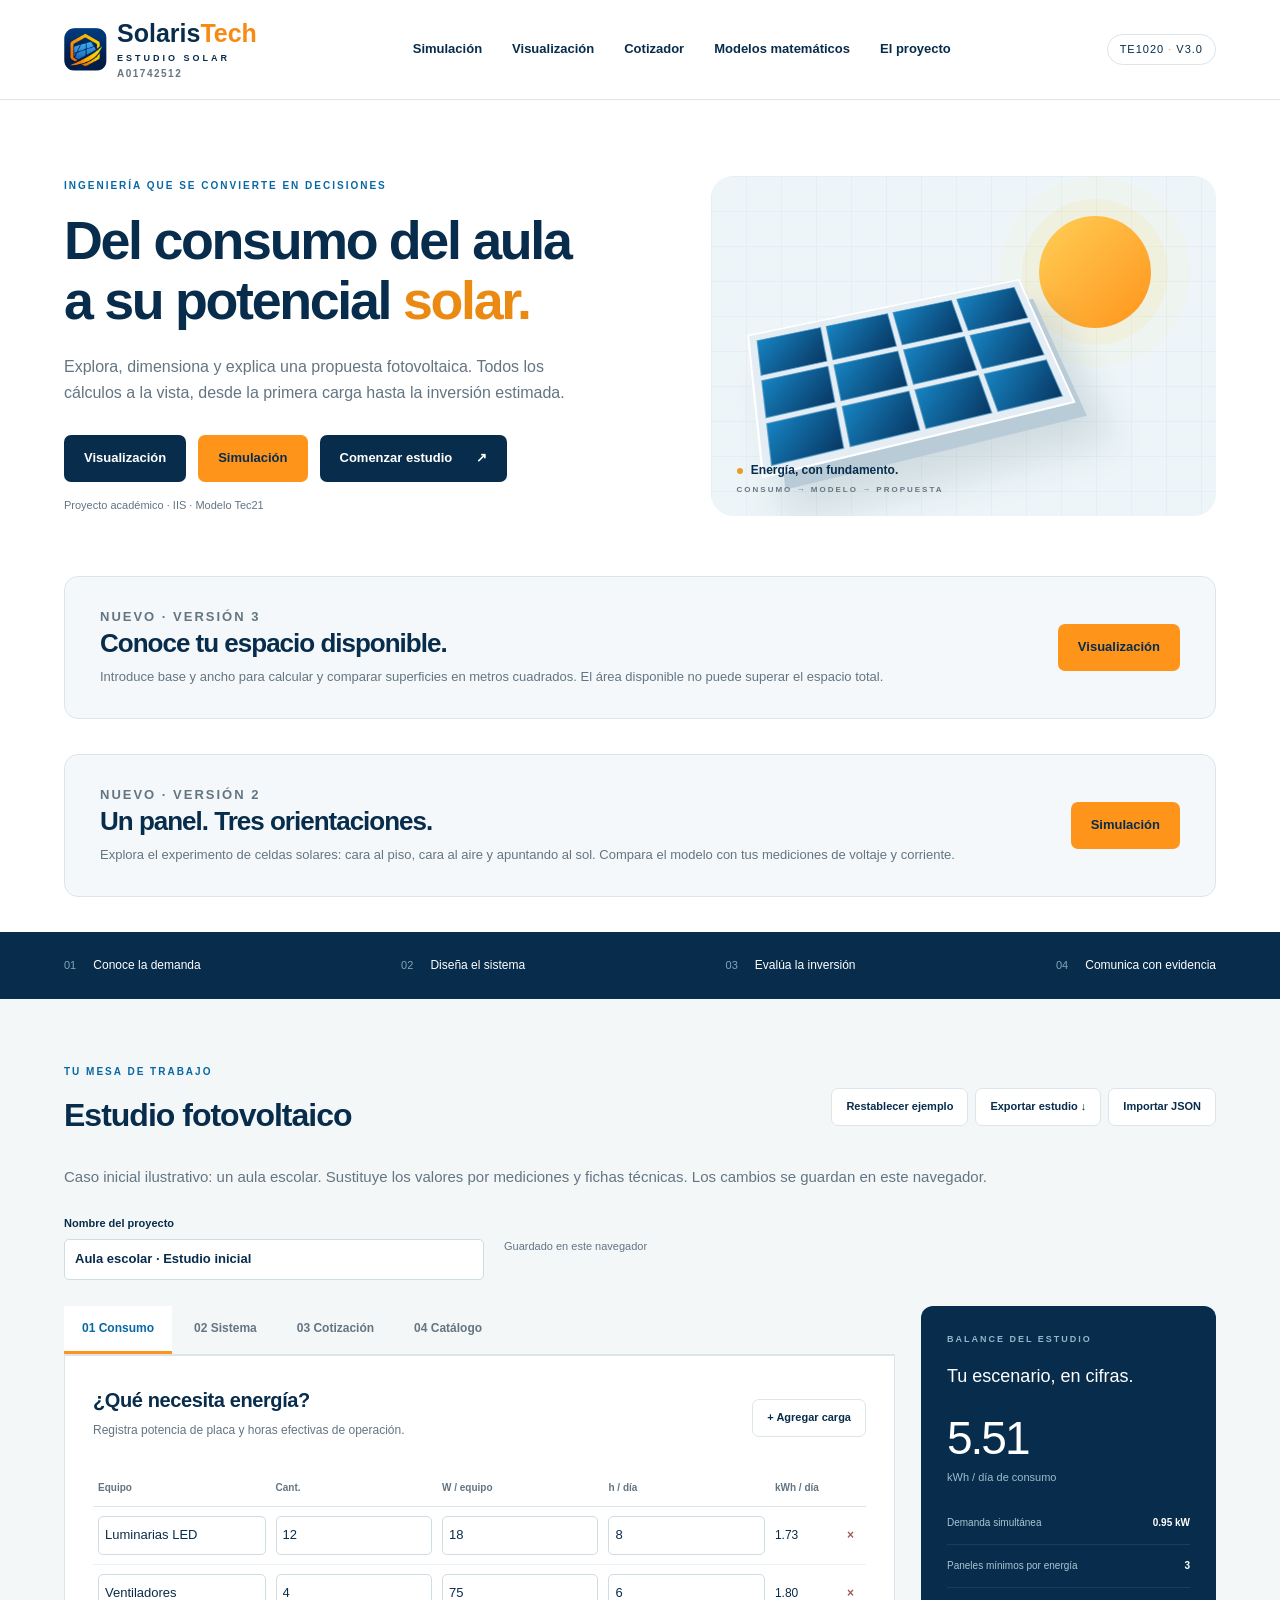
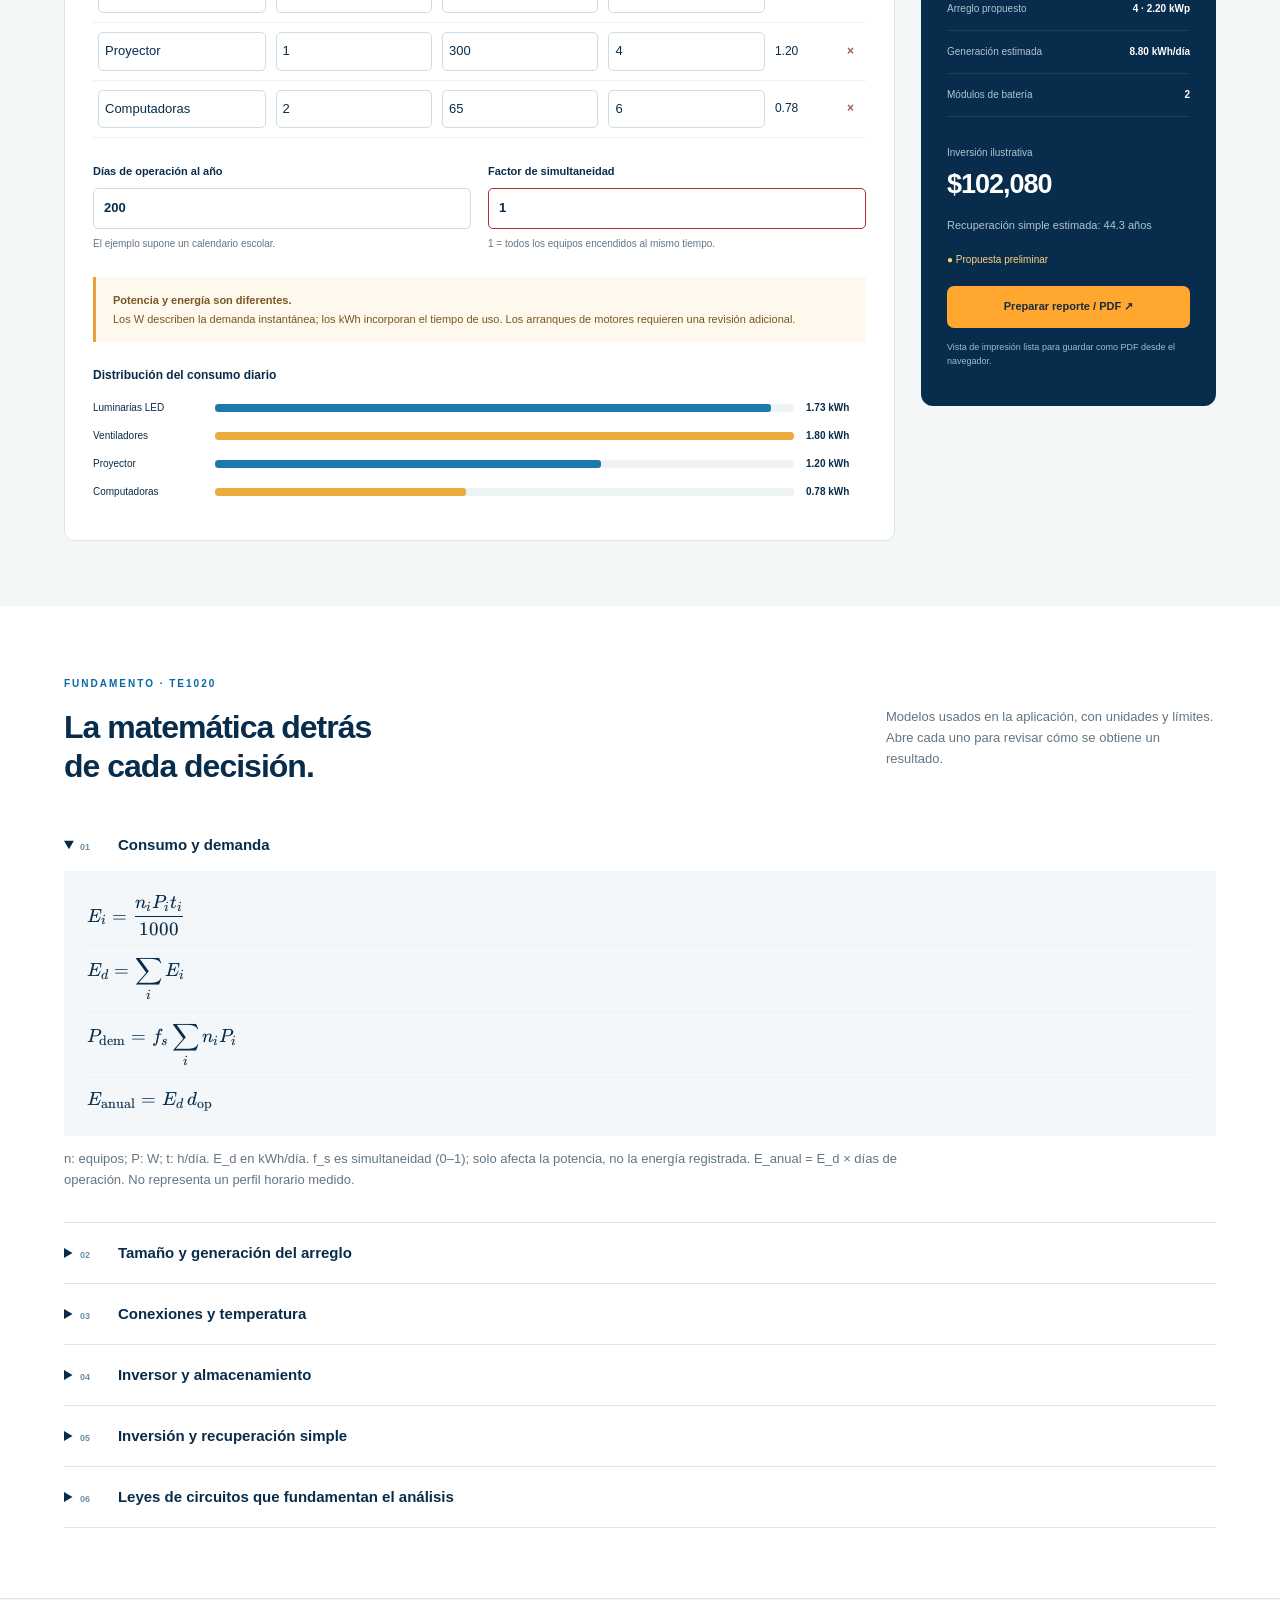
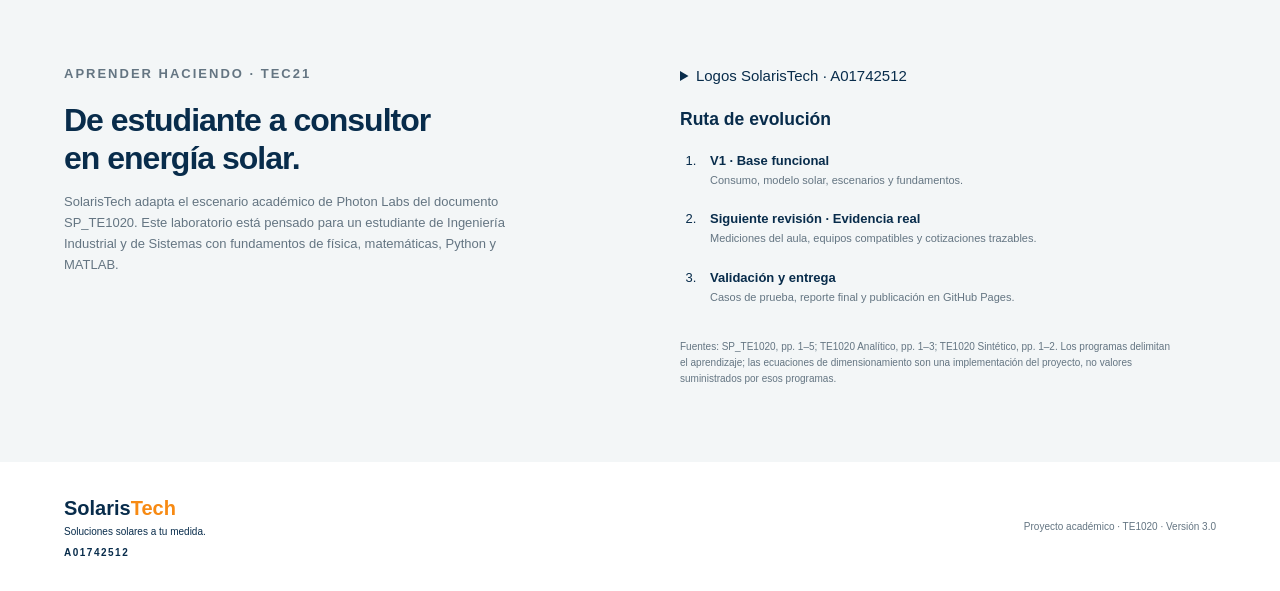
==== commit 5ba1ddff: "Añade V3 Visualización con cálculo y validación de superficies" ====
--- a/index.html
+++ b/index.html
@@ -1,8 +1,8 @@
 <!doctype html>
 <html lang="es"><head><meta charset="utf-8"><meta name="viewport" content="width=device-width,initial-scale=1"><meta name="description" content="SolarisTech: laboratorio académico de consumo, dimensionamiento solar y cotización preliminar TE1020."><title>SolarisTech | Estudio solar</title><link rel="icon" href="assets/icono.png"><link rel="stylesheet" href="vendor/katex/katex.min.css"><link rel="stylesheet" href="styles.css"><link rel="stylesheet" href="cell.css"></head>
-<body><header><a class="brand" href="#"><img src="assets/icono.png" alt=""><span>Solaris<b>Tech</b><small>ESTUDIO SOLAR</small><small class="student-id">A01742512</small></span></a><nav aria-label="Principal"><a href="simulacion.html">Simulación</a><a href="#workspace">Cotizador</a><a href="#modelos">Modelos matemáticos</a><a href="#proyecto">El proyecto</a></nav><span class="version">TE1020 <i>·</i> V2.0</span></header>
-<main><section class="hero"><div><p class="eyebrow">INGENIERÍA QUE SE CONVIERTE EN DECISIONES</p><h1>Del consumo del aula<br>a su potencial <em>solar.</em></h1><p class="intro">Explora, dimensiona y explica una propuesta fotovoltaica. Todos los cálculos a la vista, desde la primera carga hasta la inversión estimada.</p><div class="landing-ctas"><a class="primary simulation-link" href="simulacion.html">Simulación</a><a class="primary" href="#workspace">Comenzar estudio <span>↗</span></a></div><span class="hero-note">Proyecto académico · IIS · Modelo Tec21</span></div><div class="solar-scene" aria-label="Ilustración de un arreglo solar"><div class="sun"></div><div class="orbit o1"></div><div class="orbit o2"></div><div class="panel-grid"> <i></i><i></i><i></i><i></i><i></i><i></i><i></i><i></i><i></i><i></i><i></i><i></i></div><div class="scene-label"><span class="dot"></span> Energía, con fundamento.<small>CONSUMO → MODELO → PROPUESTA</small></div></div></section>
-<section class="simulation-entry"><div><p class="eyebrow">NUEVO · VERSIÓN 2</p><h2>Un panel. Tres orientaciones.</h2><p>Explora el experimento de celdas solares: cara al piso, cara al aire y apuntando al sol. Compara el modelo con tus mediciones de voltaje y corriente.</p></div><a class="primary" href="simulacion.html">Simulación</a></section><div class="context-strip"><span>01 <b>Conoce la demanda</b></span><span>02 <b>Diseña el sistema</b></span><span>03 <b>Evalúa la inversión</b></span><span>04 <b>Comunica con evidencia</b></span></div>
+<body><header><a class="brand" href="#"><img src="assets/icono.png" alt=""><span>Solaris<b>Tech</b><small>ESTUDIO SOLAR</small><small class="student-id">A01742512</small></span></a><nav aria-label="Principal"><a href="simulacion.html">Simulación</a><a href="visualizacion.html">Visualización</a><a href="#workspace">Cotizador</a><a href="#modelos">Modelos matemáticos</a><a href="#proyecto">El proyecto</a></nav><span class="version">TE1020 <i>·</i> V3.0</span></header>
+<main><section class="hero"><div><p class="eyebrow">INGENIERÍA QUE SE CONVIERTE EN DECISIONES</p><h1>Del consumo del aula<br>a su potencial <em>solar.</em></h1><p class="intro">Explora, dimensiona y explica una propuesta fotovoltaica. Todos los cálculos a la vista, desde la primera carga hasta la inversión estimada.</p><div class="landing-ctas"><a class="primary" href="visualizacion.html">Visualización</a><a class="primary simulation-link" href="simulacion.html">Simulación</a><a class="primary" href="#workspace">Comenzar estudio <span>↗</span></a></div><span class="hero-note">Proyecto académico · IIS · Modelo Tec21</span></div><div class="solar-scene" aria-label="Ilustración de un arreglo solar"><div class="sun"></div><div class="orbit o1"></div><div class="orbit o2"></div><div class="panel-grid"> <i></i><i></i><i></i><i></i><i></i><i></i><i></i><i></i><i></i><i></i><i></i><i></i></div><div class="scene-label"><span class="dot"></span> Energía, con fundamento.<small>CONSUMO → MODELO → PROPUESTA</small></div></div></section>
+<section class="simulation-entry"><div><p class="eyebrow">NUEVO · VERSIÓN 3</p><h2>Conoce tu espacio disponible.</h2><p>Introduce base y ancho para calcular y comparar superficies en metros cuadrados. El área disponible no puede superar el espacio total.</p></div><a class="primary" href="visualizacion.html">Visualización</a></section><section class="simulation-entry"><div><p class="eyebrow">NUEVO · VERSIÓN 2</p><h2>Un panel. Tres orientaciones.</h2><p>Explora el experimento de celdas solares: cara al piso, cara al aire y apuntando al sol. Compara el modelo con tus mediciones de voltaje y corriente.</p></div><a class="primary" href="simulacion.html">Simulación</a></section><div class="context-strip"><span>01 <b>Conoce la demanda</b></span><span>02 <b>Diseña el sistema</b></span><span>03 <b>Evalúa la inversión</b></span><span>04 <b>Comunica con evidencia</b></span></div>
 <section id="workspace" class="workspace"><div class="section-head"><div><p class="eyebrow">TU MESA DE TRABAJO</p><h2>Estudio fotovoltaico</h2></div><div class="actions"><button id="reset">Restablecer ejemplo</button><button id="export">Exportar estudio ↓</button><label class="button">Importar JSON<input id="import" type="file" accept="application/json" hidden></label></div></div><p class="muted">Caso inicial ilustrativo: un aula escolar. Sustituye los valores por mediciones y fichas técnicas. Los cambios se guardan en este navegador.</p><div class="study-name"><label>Nombre del proyecto<input id="project" value="Aula escolar · Estudio inicial" maxlength="100"></label><span id="save-status" role="status">Guardado local</span></div>
 <div class="work-layout"><div><div class="tabs" role="tablist" aria-label="Etapas del estudio"><button role="tab" aria-selected="true" data-tab="consumo">01 Consumo</button><button role="tab" aria-selected="false" data-tab="sistema">02 Sistema</button><button role="tab" aria-selected="false" data-tab="costos">03 Cotización</button><button role="tab" aria-selected="false" data-tab="catalogo">04 Catálogo</button></div>
 <section class="sheet" id="consumo" role="tabpanel"><div class="sheet-heading"><div><h3>¿Qué necesita energía?</h3><p>Registra potencia de placa y horas efectivas de operación.</p></div><button id="add">+ Agregar carga</button></div><div class="table-scroll"><table class="loads"><thead><tr><th>Equipo</th><th>Cant.</th><th>W / equipo</th><th>h / día</th><th>kWh / día</th><th></th></tr></thead><tbody id="load-rows"></tbody></table></div><div class="fields two"><label>Días de operación al año<input id="days" type="number" min="1" max="366" step="1" value="200"><small>El ejemplo supone un calendario escolar.</small></label><label>Factor de simultaneidad<input id="sim" type="number" min="0.01" max="1" step="0.05" value="1"><small>1 = todos los equipos encendidos al mismo tiempo.</small></label></div><div class="callout"><b>Potencia y energía son diferentes.</b> Los W describen la demanda instantánea; los kWh incorporan el tiempo de uso. Los arranques de motores requieren una revisión adicional.</div><h4>Distribución del consumo diario</h4><div id="bars"></div></section>
@@ -12,4 +12,4 @@
 </div><aside class="summary"><p class="eyebrow">BALANCE DEL ESTUDIO</p><h3>Tu escenario, en cifras.</h3><div class="main-stat"><span id="energy">—</span><small>kWh / día de consumo</small></div><div class="stat-row"><span>Demanda simultánea</span><b id="demand">—</b></div><div class="stat-row"><span>Paneles mínimos por energía</span><b id="panels">—</b></div><div class="stat-row"><span>Arreglo propuesto</span><b id="installed">—</b></div><div class="stat-row"><span>Generación estimada</span><b id="generation">—</b></div><div class="stat-row"><span>Módulos de batería</span><b id="batteries">—</b></div><div class="summary-bottom"><span>Inversión ilustrativa</span><strong id="total">—</strong><p id="payback"></p></div><p class="status-pill">● Propuesta preliminar</p><button class="primary" id="report">Preparar reporte / PDF ↗</button><small>Vista de impresión lista para guardar como PDF desde el navegador.</small><p id="errors" role="alert"></p></aside></div></section>
 <section id="modelos" class="math-section"><div class="section-head"><div><p class="eyebrow">FUNDAMENTO · TE1020</p><h2>La matemática detrás<br>de cada decisión.</h2></div><p>Modelos usados en la aplicación, con unidades y límites. Abre cada uno para revisar cómo se obtiene un resultado.</p></div><div id="equations"></div></section>
 <section id="proyecto" class="project-section"><div><p class="eyebrow">APRENDER HACIENDO · TEC21</p><h2>De estudiante a consultor<br>en energía solar.</h2><p>SolarisTech adapta el escenario académico de Photon Labs del documento SP_TE1020. Este laboratorio está pensado para un estudiante de Ingeniería Industrial y de Sistemas con fundamentos de física, matemáticas, Python y MATLAB.</p></div><div><details class="brand-sheet"><summary>Logos SolarisTech · A01742512</summary><a href="assets/marca-matricula.png" download="SolarisTech-A01742512.png"><img src="assets/marca-matricula.png" alt="Tres logos grandes de SolarisTech con la matrícula A01742512 debajo del lema. Descargar lámina de logos." loading="lazy" style="width:100%;height:auto;margin-top:15px"></a></details><h3>Ruta de evolución</h3><ol class="roadmap"><li><b>V1 · Base funcional</b><span>Consumo, modelo solar, escenarios y fundamentos.</span></li><li><b>Siguiente revisión · Evidencia real</b><span>Mediciones del aula, equipos compatibles y cotizaciones trazables.</span></li><li><b>Validación y entrega</b><span>Casos de prueba, reporte final y publicación en GitHub Pages.</span></li></ol><p class="fine muted">Fuentes: SP_TE1020, pp. 1–5; TE1020 Analítico, pp. 1–3; TE1020 Sintético, pp. 1–2. Los programas delimitan el aprendizaje; las ecuaciones de dimensionamiento son una implementación del proyecto, no valores suministrados por esos programas.</p></div></section></main>
-<footer><span>Solaris<b>Tech</b> <small>Soluciones solares a tu medida.</small><small class="student-id">A01742512</small></span><span>Proyecto académico · TE1020 · Versión 2.0</span></footer><dialog id="report-dialog"><div class="report-tools"><button id="close-report">Cerrar</button><button id="print-report" class="primary">Imprimir / Guardar PDF</button></div><article id="report-content"></article></dialog><script src="engine.js"></script><script src="equations-math.js"></script><script src="app.js"></script></body></html>
+<footer><span>Solaris<b>Tech</b> <small>Soluciones solares a tu medida.</small><small class="student-id">A01742512</small></span><span>Proyecto académico · TE1020 · Versión 3.0</span></footer><dialog id="report-dialog"><div class="report-tools"><button id="close-report">Cerrar</button><button id="print-report" class="primary">Imprimir / Guardar PDF</button></div><article id="report-content"></article></dialog><script src="engine.js"></script><script src="equations-math.js"></script><script src="app.js"></script></body></html>
--- a/styles.css
+++ b/styles.css
@@ -1,4 +1,6 @@
 :root{--navy:#082c4b;--blue:#0868a5;--orange:#ff941b;--paper:#f4f7f8;--line:#dce5e9;--muted:#647582}*{box-sizing:border-box}html{scroll-behavior:smooth;scroll-padding-top:100px}body{margin:0;font:15px/1.6 'Segoe UI',Arial,sans-serif;color:var(--navy);background:#fff}button,input{font:inherit}button,.button,a{ -webkit-tap-highlight-color:transparent}button,.button{cursor:pointer;border:1px solid var(--line);background:white;color:var(--navy);padding:9px 14px;border-radius:7px;font-weight:600}button:hover,.button:hover{border-color:var(--blue);background:#eff6fa}button:focus-visible,a:focus-visible,input:focus-visible{outline:3px solid #f7ab42;outline-offset:3px}a{color:var(--blue)}header{padding:20px 5%;display:flex;align-items:center;justify-content:space-between;border-bottom:1px solid var(--line);gap:20px;background:#fff;position:sticky;top:0;z-index:5}.brand{display:flex;align-items:center;gap:10px;text-decoration:none;color:var(--navy);font-size:25px;font-weight:750;line-height:1.1}.brand img{width:43px;height:43px;border-radius:11px}.brand b,footer b{color:#f78a13}.brand small{display:block;font-size:9px;letter-spacing:3px;margin-top:6px}nav{display:flex;gap:30px}nav a{text-decoration:none;color:var(--navy);font-size:13px;font-weight:600}.version{font-size:11px;letter-spacing:1px;border:1px solid var(--line);padding:6px 12px;border-radius:20px}.version i{color:var(--orange);font-style:normal}.hero{max-width:1400px;margin:auto;padding:76px 5% 60px;display:grid;grid-template-columns:1.2fr 1fr;gap:40px;align-items:center}.eyebrow{font-size:10px;letter-spacing:2px;font-weight:750;color:var(--blue);margin:0 0 16px}h1{font-size:clamp(35px,4.2vw,62px);line-height:1.12;letter-spacing:-2.3px;margin:0 0 24px;font-weight:650}h1 em{font-style:normal;color:#eb8a13}.intro{max-width:515px;font-size:16px;color:var(--muted);margin-bottom:30px}.primary{display:inline-flex;align-items:center;justify-content:center;gap:24px;background:var(--navy);color:white;border:0;text-decoration:none;border-radius:7px;padding:13px 20px;font-size:13px;font-weight:650}.primary:hover{background:#134f79;color:white}.hero-note{display:block;font-size:11px;margin-top:15px;color:var(--muted)}.solar-scene{height:340px;background:#edf5f8;border-radius:22px;position:relative;overflow:hidden;background-image:linear-gradient(#dce9ef80 1px,transparent 1px),linear-gradient(90deg,#dce9ef80 1px,transparent 1px);background-size:35px 35px}.sun{position:absolute;width:112px;height:112px;border-radius:50%;background:linear-gradient(135deg,#ffcf57,#ff941b);right:65px;top:40px;box-shadow:0 0 0 17px #ffc74318,0 0 0 39px #ffc7430c}.panel-grid{display:grid;grid-template-columns:repeat(4,1fr);gap:5px;position:absolute;left:44px;top:115px;width:300px;height:153px;transform:perspective(450px) rotateX(27deg) rotateZ(-14deg);padding:7px;background:#e4edf4;border:2px solid white;box-shadow:12px 22px 0 -7px #b8cbd7,18px 40px 35px #12364d22}.panel-grid i{background:linear-gradient(135deg,#1683c1,#083864);border:1px solid #599ec7}.scene-label{position:absolute;bottom:20px;left:26px;font-size:12px;font-weight:650}.scene-label small{display:block;font-size:8px;letter-spacing:2px;margin-top:3px;color:var(--muted)}.dot{display:inline-block;height:6px;width:6px;background:#e99c25;border-radius:50%;margin-right:5px}.context-strip{display:flex;justify-content:space-between;padding:24px 5%;background:var(--navy);color:#80a6bc;font-size:11px;gap:16px}.context-strip b{color:white;margin-left:14px;font-weight:500;font-size:12px}.workspace{padding:65px 5%;background:var(--paper)}.section-head{display:flex;justify-content:space-between;align-items:center;gap:40px;margin-bottom:15px}h2{font-size:32px;line-height:1.2;letter-spacing:-1px;margin:0 0 15px;font-weight:650}.actions{display:flex;gap:7px;flex-wrap:wrap}.actions button,.actions .button{font-size:11px}.muted{color:var(--muted)}.study-name{display:flex;gap:20px;align-items:center;margin:26px 0}.study-name label{max-width:420px;width:100%}.study-name span{font-size:11px;color:var(--muted)}label{display:flex;flex-direction:column;font-size:11px;font-weight:650;gap:7px}input{width:100%;min-width:0;border:1px solid #cedce3;border-radius:5px;padding:9px 10px;color:var(--navy);background:#fff;font-size:13px}input:invalid{border-color:#b32b35}label small{font-size:10px;font-weight:400;color:var(--muted)}.work-layout{display:grid;grid-template-columns:minmax(0,1fr) 295px;gap:26px;align-items:start}.tabs{display:flex;border-bottom:1px solid var(--line);margin-bottom:0;gap:4px}.tabs button{background:transparent;border:none;border-radius:0;font-size:12px;padding:13px 18px;color:var(--muted);border-bottom:3px solid transparent}.tabs button[aria-selected=true]{color:var(--blue);border-color:var(--orange);background:white}.sheet{background:white;padding:28px;border:1px solid var(--line);border-radius:0 0 10px 10px;min-height:460px}.sheet[hidden]{display:none}.sheet h3{margin:0;font-size:20px;letter-spacing:-.4px}.sheet-heading{display:flex;justify-content:space-between;align-items:center;gap:12px}.sheet-heading p{font-size:12px;color:var(--muted);margin-top:5px}.sheet-heading button{font-size:11px;white-space:nowrap}.table-scroll{overflow-x:auto;margin:18px 0}table{width:100%;border-collapse:collapse;text-align:left;font-size:12px}th{font-weight:600;color:var(--muted);font-size:10px;padding:10px 5px;border-bottom:1px solid var(--line)}td{padding:9px 5px;border-bottom:1px solid #edf1f3}.loads input{padding:8px 6px}.loads td:first-child{min-width:120px}.loads td:not(:first-child){min-width:65px}.loads td:last-child{min-width:28px}.loads button{padding:2px 7px;color:#a25b57;border:none}.fields{display:grid;gap:17px;margin:25px 0}.two{grid-template-columns:repeat(2,1fr)}.three{grid-template-columns:repeat(3,1fr)}.callout{padding:14px 17px;border-left:3px solid #e5a13d;background:#fff8ec;font-size:11px;line-height:1.7;color:#785623;margin:23px 0}.callout b{display:block}h4{font-size:12px;margin:24px 0 15px}.bar-row{display:grid;grid-template-columns:110px 1fr 60px;gap:12px;align-items:center;font-size:10px;margin:12px 0}.bar-track{height:8px;background:#edf2f5;border-radius:3px;overflow:hidden}.bar-fill{height:100%;background:#1c79ad;border-radius:3px}.bar-row:nth-child(2n) .bar-fill{background:#edaa3d}.summary{background:var(--navy);color:white;border-radius:12px;padding:26px;position:sticky;top:115px}.summary .eyebrow{color:#91b7cc;font-size:9px}.summary h3{font-size:18px;margin:0;font-weight:500}.main-stat{margin:22px 0 14px}.main-stat span{display:block;font-size:46px;line-height:1.1;letter-spacing:-2px}.main-stat small{color:#9cbdce;font-size:11px}.stat-row{display:flex;justify-content:space-between;gap:15px;font-size:10px;border-bottom:1px solid #ffffff15;padding:13px 0}.stat-row b{white-space:nowrap;font-weight:600}.stat-row span{color:#adc5d3}.summary-bottom{margin-top:22px}.summary-bottom>span{font-size:10px;color:#adc5d3}.summary-bottom strong{display:block;font-size:27px;letter-spacing:-1px;font-weight:550}.summary-bottom p{font-size:11px;color:#adc5d3}.status-pill{font-size:10px;color:#ffd281;margin:18px 0}.summary .primary{background:#ffa72f;color:#172d40;width:100%;font-size:11px;padding:12px 7px}.summary>small{display:block;margin-top:12px;font-size:9px;color:#9cbdce}.summary #errors{color:#ffd09b;font-size:11px}.math-section{padding:70px 5%;max-width:1400px;margin:auto}.math-section .section-head>p{font-size:13px;color:var(--muted);max-width:330px}.math-section details{border-bottom:1px solid var(--line);padding:18px 0}.math-section summary{font-size:15px;font-weight:600;cursor:pointer}.math-section details p{font-size:13px;color:var(--muted);max-width:870px}.formula{font:20px/1.8 Georgia,serif;color:var(--blue);background:#f1f6f8;padding:14px 20px;margin-top:14px;overflow:auto}.math-section .tag{font-size:9px;color:#6d8fa5;display:inline-block;width:38px}.project-section{background:#f3f6f7;display:grid;grid-template-columns:1fr 1fr;gap:80px;padding:65px 5%;border-top:1px solid var(--line)}.project-section p{font-size:13px;color:var(--muted);max-width:490px}.roadmap{padding-left:20px;font-size:13px}.roadmap li{padding:0 0 20px 10px}.roadmap span{display:block;font-size:11px;color:var(--muted)}.fine{font-size:10px!important}.circuit{display:flex;align-items:center;justify-content:space-between;background:#f3f7f9;padding:20px;gap:10px;margin:25px 0}.circuit span{font-size:23px;text-align:center}.circuit b{display:block;font-size:11px}.circuit small{display:block;font-size:9px;color:var(--muted)}.check{padding:12px;font-size:11px;border-bottom:1px solid var(--line)}.check.good{color:#257467}.check.bad{color:#a34f21;background:#fff6ea}.catalog-group{border-top:1px solid var(--line);margin-top:25px;padding-top:15px}.catalog-group h4{margin-top:0}.catalog-group .fields{margin-top:10px}footer{padding:30px 5%;display:flex;justify-content:space-between;align-items:center;font-weight:650;font-size:20px}footer small{display:block;font-size:10px;font-weight:400}footer>span:last-child{font-size:10px;color:var(--muted);font-weight:400}dialog{border:0;border-radius:12px;max-width:900px;width:95%;max-height:92vh;padding:30px;color:var(--navy)}dialog::backdrop{background:#082c4bb5}.report-tools{display:flex;justify-content:space-between;position:sticky;top:-30px;background:white;padding:10px 0}.report-cover{background:var(--navy);color:white;padding:30px;margin:20px 0}.report-cover h1{font-size:32px;letter-spacing:-1px}.report-cover img{width:55px;float:right;border-radius:10px}#report-content p,#report-content li{font-size:12px}#report-content h2{font-size:22px;margin-top:30px}#report-content td,#report-content th{padding:9px}#report-content .formula{font-size:15px}.report-stat{display:flex;gap:25px;flex-wrap:wrap;font-size:13px}.report-stat b{display:block;font-size:23px}#report-content .bars{max-width:650px}
 @media(min-width:1500px){.workspace{padding-left:max(5%,calc((100vw - 1260px)/2));padding-right:max(5%,calc((100vw - 1260px)/2))}}@media(max-width:1000px){.work-layout{grid-template-columns:minmax(0,1fr) 245px;gap:16px}.sheet{padding:18px}.tabs button{padding:12px 10px;font-size:11px}.summary{padding:20px}.three{grid-template-columns:repeat(2,1fr)}.hero{gap:20px}.panel-grid{width:250px;left:25px}.context-strip b{margin-left:5px}.section-head{align-items:flex-start}}@media(max-width:760px){header{padding:13px 5%;flex-wrap:wrap;gap:12px}.brand{font-size:22px}nav{order:3;width:100%;gap:22px}nav a{font-size:11px}.hero{grid-template-columns:1fr;padding-top:40px}.solar-scene{height:260px}.panel-grid{left:15%;top:80px;width:260px;height:135px}.sun{right:20%;top:25px;width:90px;height:90px}.context-strip{display:grid;grid-template-columns:1fr 1fr;gap:14px}.workspace{padding-top:40px}.section-head{display:block}.actions{margin:15px 0}.work-layout{grid-template-columns:1fr}.summary{position:static}.three,.two{grid-template-columns:repeat(2,1fr)}.tabs{overflow-x:auto}.tabs button{white-space:nowrap;flex:1}.study-name{align-items:end}.study-name span{white-space:nowrap}.project-section{grid-template-columns:1fr;gap:20px}.math-section .section-head>p{max-width:none}.sheet-heading{align-items:flex-start}.sheet-heading button{white-space:normal}.bar-row{grid-template-columns:90px 1fr 50px}footer{gap:25px}h2{font-size:28px}h1{letter-spacing:-1px}}
 @media print{body>*:not(dialog){display:none!important}dialog{display:block!important;position:static;max-height:none;width:100%;max-width:none;border-radius:0;padding:0;overflow:visible;margin:0}dialog::backdrop,.report-tools{display:none!important}#report-content{font-size:10pt}.report-cover{print-color-adjust:exact;-webkit-print-color-adjust:exact;break-inside:avoid}table,tr,.callout,.report-stat,details{break-inside:avoid}h2,h3{break-after:avoid}a{color:inherit;text-decoration:none}@page{margin:18mm;size:A4}}
-.formula-typeset{padding:14px 20px;background:#f3f7fa;font-size:16px;color:var(--navy)}.equation-line{overflow-x:auto;overflow-y:hidden;padding:10px 3px}.equation-line+.equation-line{border-top:1px solid #dce5e966}.formula-typeset .katex-display{margin:0;text-align:left}.formula-typeset .katex-display>.katex{text-align:left}.student-id{letter-spacing:1.5px!important;font-size:10px!important;font-weight:600!important}.brand .student-id{margin-top:5px;color:var(--muted)}footer .student-id{margin-top:5px}.report-cover .student-id{color:#bfd0dd}@media(max-width:760px){.formula-typeset{padding:10px;font-size:14px}} 
+.formula-typeset{padding:14px 20px;background:#f3f7fa;font-size:16px;color:var(--navy)}.equation-line{overflow-x:auto;overflow-y:hidden;padding:10px 3px}.equation-line+.equation-line{border-top:1px solid #dce5e966}.formula-typeset .katex-display{margin:0;text-align:left}.formula-typeset .katex-display>.katex{text-align:left}.student-id{letter-spacing:1.5px!important;font-size:10px!important;font-weight:600!important}.brand .student-id{margin-top:5px;color:var(--muted)}footer .student-id{margin-top:5px}.report-cover .student-id{color:#bfd0dd}@media(max-width:760px){.formula-typeset{padding:10px;font-size:14px}} 
+
+header nav{flex-wrap:wrap}
